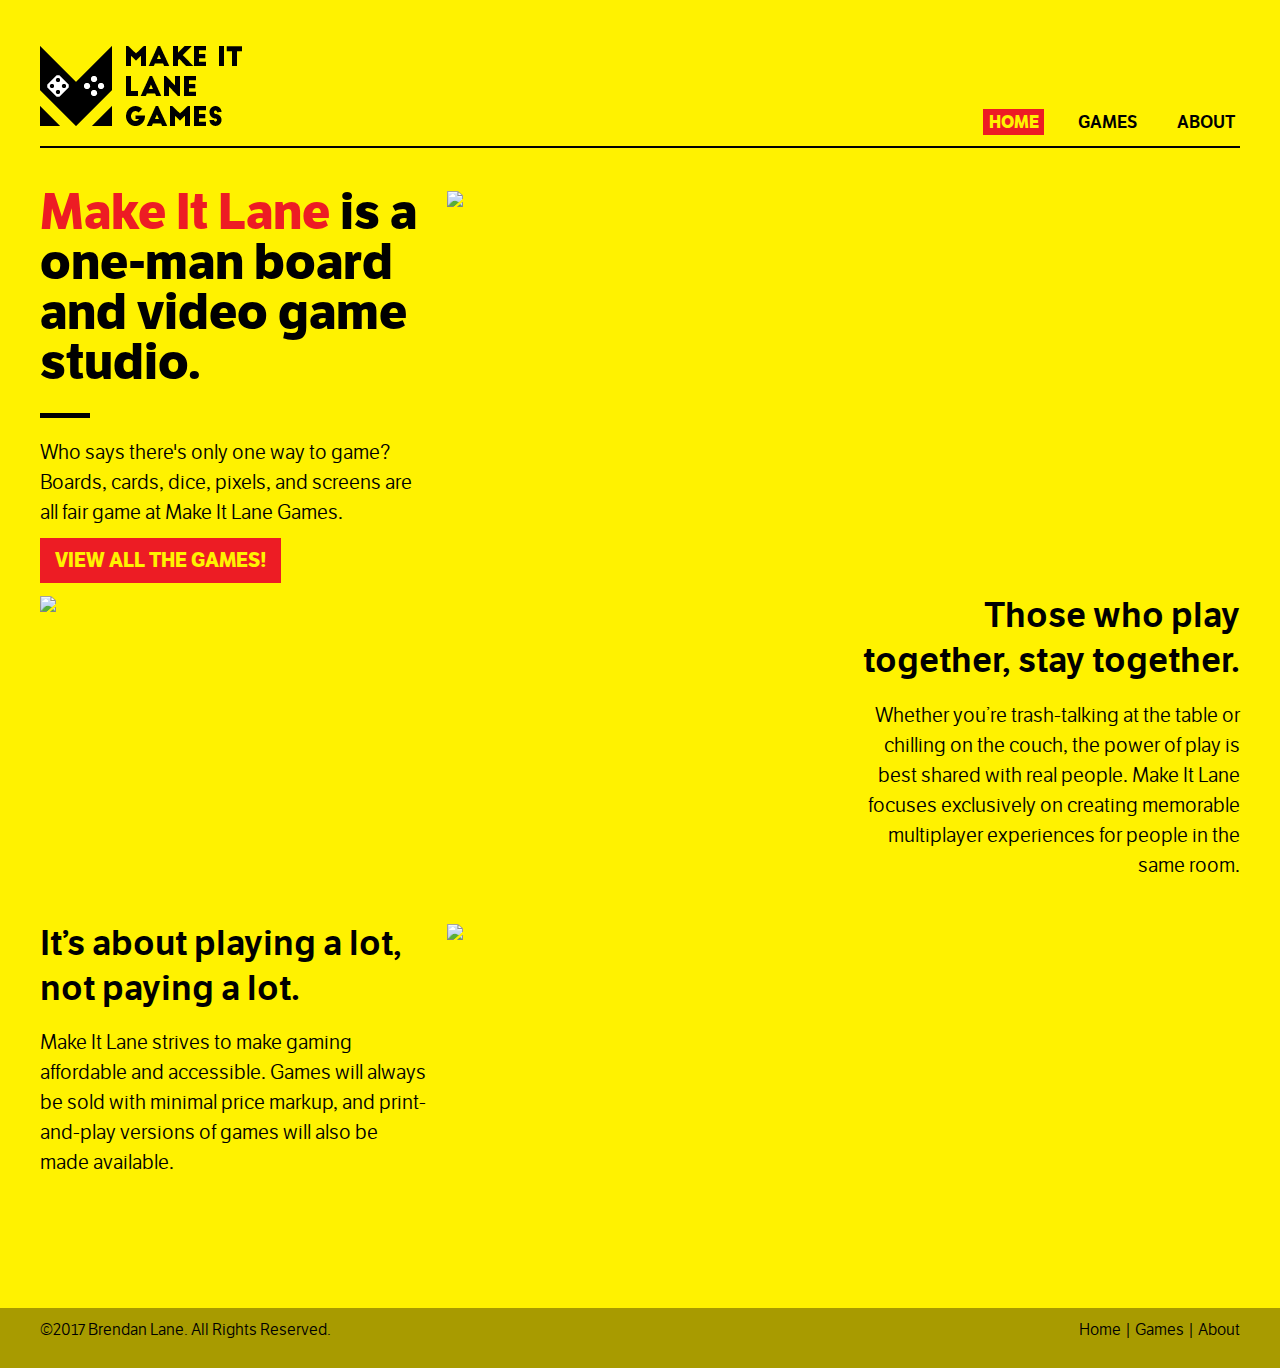
==== public_html/index.html @ 7611e622 "Began working on pure HTML version of site Added all fonts Created basic skeleton for grid, full des" ====
<!DOCTYPE html>
<html>

  <head>
    <meta charset="utf-8">
    <meta name="viewport" content="width=device-width, initial-scale=1">
    <title>Home | Make It Lane Games</title>

    <link href="css/main.css" rel="stylesheet">
    <link rel="shortcut icon" type="image/png" href="img/favicon.png"> <!-- Favicon -->
  </head>





  <body>

    <div class="wrapper">  

      <!-- Header -->

      <!-- Main Navigation -->
      <header class="header-index">
        <nav>
          <a href="index.html" class="link-brendan"><img src="img/logo-nav.png" alt="Brendan Lane's logo."></a>
          <ul>
            <li><a href="index.html" class="nav-link-current">Home</a></li>
            <li><a href="games.html">Games</a></li>
            <li><a href="about.html">About</a></li>
          </ul>
        </nav>
      </header>


      <!-- Main layout -->
      <div class="container">
        <div class="col-1of3 col-1of2-sm">
          <h1><span id="highlight">Make It Lane</span> is a one-man board and video game studio.</h1>
          <p>Who says there's only one way to game? Boards, cards, dice, pixels, and screens are all fair game at Make It Lane Games.</p>
          <a class="button" href="#">View All The Games!</a>
        </div>
        <div class="col-2of3 col-1of2-sm">
           <img src="http://via.placeholder.com/1000x350">
        </div>
      </div>
      <div class="container">
        <div class="col-1of3 col-1of2-sm mobile-switch">
          <h2>Those who play together, stay together.</h2>
          <p>Whether you’re trash-talking at the table or chilling on the couch, the power of play is best shared with real people. Make It Lane focuses exclusively on creating memorable multiplayer experiences for people in the same room.</p>
        </div>
        <div class="col-2of3 col-1of2-sm">
           <img src="http://via.placeholder.com/1000x350">
        </div>
      </div>
      <div class="container">
        <div class="col-1of3 col-1of2-sm">
          <h2>It’s about playing a lot, not paying a lot.</h2>
          <p>Make It Lane strives to make gaming affordable and accessible. Games will always be sold with minimal price markup, and print-and-play versions of games will also be made available.</p>
        </div>
        <div class="col-2of3 col-1of2-sm">
           <img src="http://via.placeholder.com/1000x350">
        </div>
      </div>
    </div>



    <!-- Footer -->
    <footer>
      <div class="wrapper">
        <div class="container">
          <div class="col-2of3 col-1of2-sm">
            <p>©2017 Brendan Lane. All Rights Reserved.</p>
          </div>
          <div class="col-1of3 col-1of2-sm">
            <p class="contact-list-footer"><a href="index.html">Home</a> | <a href="games.html">Games</a> | <a href="about.html">About</a></p>
           </div>
        </div>
      </div>
    </footer>

    

  </body>
</html>
---- public_html/css/main.css ----
/*! normalize.css v3.0.2 | MIT License | git.io/normalize */html{font-family:sans-serif;-ms-text-size-adjust:100%;-webkit-text-size-adjust:100%}body{margin:0}article,aside,details,figcaption,figure,footer,header,hgroup,main,menu,nav,section,summary{display:block}audio,canvas,progress,video{display:inline-block;vertical-align:baseline}audio:not([controls]){display:none;height:0}[hidden],template{display:none}a{background-color:transparent}a:active,a:hover{outline:0}abbr[title]{border-bottom:1px dotted}b,strong{font-weight:bold}dfn{font-style:italic}h1{font-size:2em;margin:0.67em 0}mark{background:#ff0;color:#000}small{font-size:80%}sub,sup{font-size:75%;line-height:0;position:relative;vertical-align:baseline}sup{top:-0.5em}sub{bottom:-0.25em}img{border:0}svg:not(:root){overflow:hidden}figure{margin:1em 40px}hr{-moz-box-sizing:content-box;-webkit-box-sizing:content-box;box-sizing:content-box;height:0}pre{overflow:auto}code,kbd,pre,samp{font-family:monospace, monospace;font-size:1em}button,input,optgroup,select,textarea{color:inherit;font:inherit;margin:0}button{overflow:visible}button,select{text-transform:none}button,html input[type=button],input[type=reset],input[type=submit]{-webkit-appearance:button;cursor:pointer}button[disabled],html input[disabled]{cursor:default}button::-moz-focus-inner,input::-moz-focus-inner{border:0;padding:0}input{line-height:normal}input[type=checkbox],input[type=radio]{-webkit-box-sizing:border-box;box-sizing:border-box;padding:0}input[type=number]::-webkit-inner-spin-button,input[type=number]::-webkit-outer-spin-button{height:auto}input[type=search]{-webkit-appearance:textfield;-moz-box-sizing:content-box;-webkit-box-sizing:content-box;box-sizing:content-box}input[type=search]::-webkit-search-cancel-button,input[type=search]::-webkit-search-decoration{-webkit-appearance:none}fieldset{border:1px solid #c0c0c0;margin:0 2px;padding:0.35em 0.625em 0.75em}legend{border:0;padding:0}textarea{overflow:auto}optgroup{font-weight:bold}table{border-collapse:collapse;border-spacing:0}td,th{padding:0}@font-face{font-family:'LFT Etica';src:url("fonts/lft_etica_book.eot");src:url("fonts/lft_etica_book.eot?#iefix") format("embedded-opentype"), url("fonts/lft_etica_book.woff2") format("woff2"), url("fonts/lft_etica_book.woff") format("woff"), url("fonts/lft_etica_book.ttf") format("truetype"), url("fonts/lft_etica_book.svg#svgFontName") format("svg")}@font-face{font-family:'LFT Etica Bold';src:url("fonts/lft_etica_bold.eot");src:url("fonts/lft_etica_bold.eot?#iefix") format("embedded-opentype"), url("fonts/lft_etica_bold.woff2") format("woff2"), url("fonts/lft_etica_bold.woff") format("woff"), url("fonts/lft_etica_bold.ttf") format("truetype"), url("fonts/lft_etica_bold.svg#svgFontName") format("svg")}@font-face{font-family:'LFT Etica Bold Italic';src:url("fonts/lft_etica_bolditalic.eot");src:url("fonts/lft_etica_bolditalic?#iefix") format("embedded-opentype"), url("fonts/lft_etica_bolditalic.woff2") format("woff2"), url("fonts/lft_etica_bolditalic.woff") format("woff"), url("fonts/lft_etica_bolditalic.ttf") format("truetype"), url("fonts/lft_etica_bolditalic.svg#svgFontName") format("svg")}@font-face{font-family:'LFT Etica Semibold';src:url("fonts/lft_etica_semibold.eot");src:url("fonts/lft_etica_semibold.eot?#iefix") format("embedded-opentype"), url("fonts/lft_etica_semibold.woff2") format("woff2"), url("fonts/lft_etica_semibold.woff") format("woff"), url("fonts/lft_etica_semibold.ttf") format("truetype"), url("fonts/lft_etica_semibold.svg#svgFontName") format("svg")}@font-face{font-family:'LFT Etica Light';src:url("fonts/lft_etica_light.eot");src:url("fonts/lft_etica_light.eot?#iefix") format("embedded-opentype"), url("fonts/lft_etica_light.woff2") format("woff2"), url("fonts/lft_etica_light.woff") format("woff"), url("fonts/lft_etica_light.ttf") format("truetype"), url("fonts/lft_etica_light.svg#svgFontName") format("svg")}@font-face{font-family:'LFT Etica Light Italic';src:url("fonts/lft_etica_lightitalic.eot");src:url("fonts/lft_etica_lightitalic.eot?#iefix") format("embedded-opentype"), url("fonts/lft_etica_lightitalic.woff2") format("woff2"), url("fonts/lft_etica_lightitalic.woff") format("woff"), url("fonts/lft_etica_lightitalic.ttf") format("truetype"), url("fonts/lft_etica_lightitalic.svg#svgFontName") format("svg")}*,:after,:before{-webkit-box-sizing:border-box;box-sizing:border-box}body{font-family:'LFT Etica', Arial, sans-serif;font-size:1.25em;color:#000000;background-color:#FFF200;padding-bottom:0;margin-top:1.3em}.wrapper{max-width:76em;margin:0 auto;padding:0 2em}img{max-width:100%;height:auto}::-moz-selection{color:white;background:#ED1C24}::selection{color:white;background:#ED1C24}figure{margin:0}nav{padding:1em 0;border-bottom:0.1em solid #000000;position:relative}nav:after{content:"";display:table;clear:both}nav ul{margin:0;text-align:right;padding:0;position:absolute;bottom:0;right:0}nav li{list-style-type:none;text-transform:uppercase;font-size:0.85em;font-family:'LFT Etica Semibold', Arial, sans-serif;margin:0 0 0.5em 0}nav li a{color:#000000;padding:0.15em 0.3em;border-bottom:none}nav li a.nav-link-current,nav li a:focus,nav li a:hover{color:#FFF200;background-color:#ED1C24;border-bottom:none}nav li a.nav-link-current{font-family:'LFT Etica bold', Arial, sans-serif}nav img{float:left;margin:0;opacity:1;-webkit-transition:opacity 0.3s ease-out;-o-transition:opacity 0.3s ease-out;transition:opacity 0.3s ease-out}nav img:focus,nav img:hover{opacity:0.5;-webkit-transition:opacity 0.3s ease-out;-o-transition:opacity 0.3s ease-out;transition:opacity 0.3s ease-out}h1{font-size:1.75em;margin:0;font-family:'LFT Etica Bold', Arial, sans-serif;color:#000000}h1:after{color:#000000;content:"\A \2014";white-space:pre-wrap}h1 #highlight{color:#ED1C24}h2{font-family:'LFT Etica Semibold', Arial, sans-serif;font-size:0.9em;margin-top:0;margin-bottom:0.5em;color:#000000}h3{font-family:'LFT Etica Semibold', Arial, sans-serif;font-size:0.9em;margin-bottom:0;color:#000000}h4{text-transform:uppercase;font-size:0.8em;font-family:'LFT Etica Semibold', Arial, sans-serif;margin-bottom:0;color:#000000}ol,p,ul{margin:0 0 1em 0;font-size:0.5em;line-height:1.5em}p.strong{font-family:'LFT Etica Bold', Arial, sans-serif}.button{margin:0 auto;width:7.5;padding:0.5em 0.75em;color:#FFF200;background-color:#ED1C24;text-decoration:none;text-transform:uppercase;font-family:'LFT Etica Bold', Arial, sans-serif;border-bottom:none;-webkit-transition:all 0.1s ease-out;-o-transition:all 0.1s ease-out;transition:all 0.1s ease-out}.button:focus,.button:hover{background-color:#A89B00;color:#FFF200;border-bottom:none}a{color:#ED1C24;border-bottom:0.15em solid rgba(153, 43, 31, 0);text-decoration:none;-webkit-transition:all 0.3s ease-out;-o-transition:all 0.3s ease-out;transition:all 0.3s ease-out}a:focus,a:hover{color:#ED1C24;border-bottom:0.15em solid #992b1f;-webkit-transition:all 0.3s ease-out;-o-transition:all 0.3s ease-out;transition:all 0.3s ease-out}footer{background-color:#A89B00;font-family:'LFT Etica', Arial, sans-serif}.container:after{content:"";display:table;clear:both}[class*=col-]{margin:0.5em 0;width:100%}@media (min-width:35em){h1{font-size:1.5em}h2{font-size:1.75em}h3{font-size:1.1em;margin-bottom:0.3em}h4{font-size:0.9em}ol,p,ul{font-size:1em}.project-image p{font-size:0.8em}nav ul li{display:inline-block;margin-left:1.5em}.section-project-details section:not(:last-of-type),.section-style-guide section{padding-bottom:3.5em}header{padding-bottom:1.5em}footer{margin-top:3.5em}.img-profile{padding:0 4.5em}footer p{font-size:0.8em}}@media (min-width:40em){blockquote{font-size:1.5em;padding:0.25em 3em}blockquote:before{font-size:4em}cite{font-size:0.65em}.container{margin-left:-0.5em;margin-right:-0.5em}[class*=col-]{padding:0 0.5em;float:left}.col-1of2-sm{width:50%}.mobile-switch{float:right;text-align:right}.project-preview .project-info{left:0.5em;right:0.5em}.contact-list-footer{text-align:right}.contact-list-footer a{color:#000000;border-bottom:0.15em solid transparent}.contact-list-footer a:focus,.contact-list-footer a:hover{border-bottom:0.15em solid black}}@media (min-width:56.25em){h1{font-size:2.5em;line-height:1em}.col-1of3{width:33.33%}.col-2of3{width:66.66%}.col-1of4{width:25%}.col-3of4{width:75%}.col-1of2{width:50%}.section-project-details section:not(:last-of-type),.section-style-guide section{padding-bottom:5em}footer,section.section-contact{margin-top:5em}.img-profile{padding:0}h3{margin-top:0}}@media (min-width:60em){.colour-block{width:20%;float:left}}
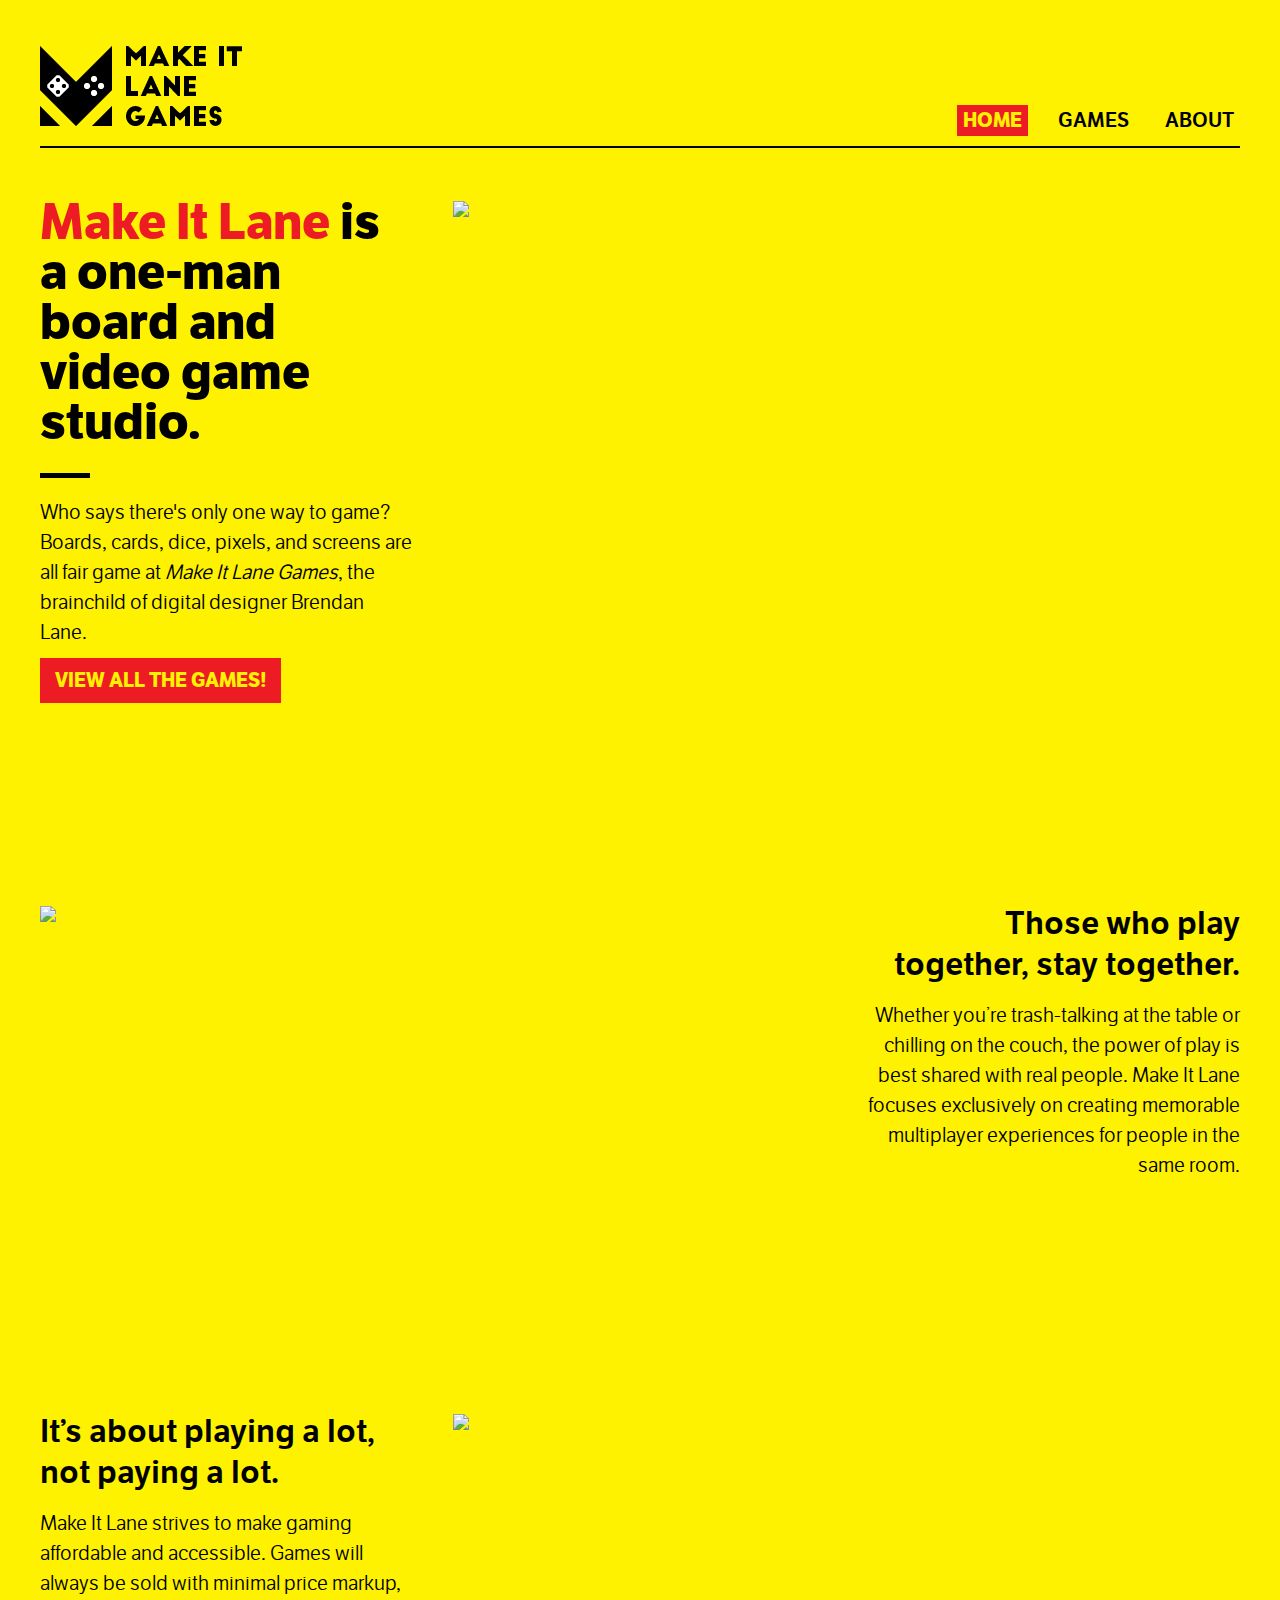
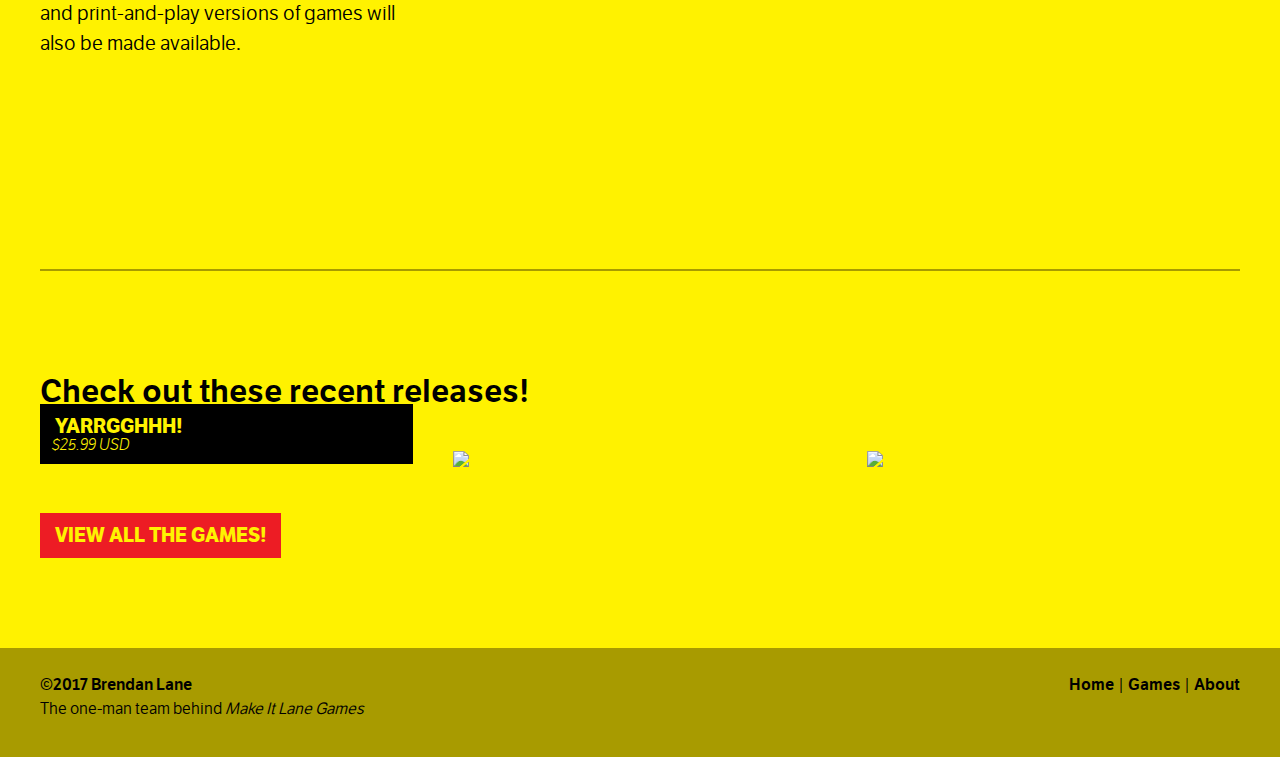
==== commit 12514924: "Created basic skeletons for home and about page, including content" ====
--- a/public_html/index.html
+++ b/public_html/index.html
@@ -21,47 +21,76 @@
       <!-- Header -->
 
       <!-- Main Navigation -->
-      <header class="header-index">
+      <header>
         <nav>
-          <a href="index.html" class="link-brendan"><img src="img/logo-nav.png" alt="Brendan Lane's logo."></a>
-          <ul>
-            <li><a href="index.html" class="nav-link-current">Home</a></li>
-            <li><a href="games.html">Games</a></li>
-            <li><a href="about.html">About</a></li>
-          </ul>
+          <div class="container">
+            <div class="col-1of3 col-1of2-sm">
+              <a href="index.html" class="link-brendan"><img src="img/logo-nav.png" alt="Brendan Lane's logo."></a>
+            </div>
+            <div class="col-2of3 col-1of2-sm">
+              <ul>
+                <li><a href="index.html" class="nav-link-current">Home</a></li>
+                <li><a href="games.html">Games</a></li>
+                <li><a href="about.html">About</a></li>
+              </ul>
+            </div>
+          </div>
         </nav>
       </header>
 
 
       <!-- Main layout -->
-      <div class="container">
+      <div class="container separator">
         <div class="col-1of3 col-1of2-sm">
           <h1><span id="highlight">Make It Lane</span> is a one-man board and video game studio.</h1>
-          <p>Who says there's only one way to game? Boards, cards, dice, pixels, and screens are all fair game at Make It Lane Games.</p>
+          <p>Who says there's only one way to game? Boards, cards, dice, pixels, and screens are all fair game at <em>Make It Lane Games</em>, the brainchild of digital designer Brendan Lane.</p>
           <a class="button" href="#">View All The Games!</a>
         </div>
         <div class="col-2of3 col-1of2-sm">
-           <img src="http://via.placeholder.com/1000x350">
+          <img src="http://via.placeholder.com/1000x350">
         </div>
       </div>
-      <div class="container">
+      <div class="container separator">
         <div class="col-1of3 col-1of2-sm mobile-switch">
           <h2>Those who play together, stay together.</h2>
           <p>Whether you’re trash-talking at the table or chilling on the couch, the power of play is best shared with real people. Make It Lane focuses exclusively on creating memorable multiplayer experiences for people in the same room.</p>
         </div>
         <div class="col-2of3 col-1of2-sm">
-           <img src="http://via.placeholder.com/1000x350">
+          <img src="http://via.placeholder.com/1000x350">
         </div>
       </div>
-      <div class="container">
+      <div class="container separator">
         <div class="col-1of3 col-1of2-sm">
           <h2>It’s about playing a lot, not paying a lot.</h2>
           <p>Make It Lane strives to make gaming affordable and accessible. Games will always be sold with minimal price markup, and print-and-play versions of games will also be made available.</p>
         </div>
         <div class="col-2of3 col-1of2-sm">
-           <img src="http://via.placeholder.com/1000x350">
+          <img src="http://via.placeholder.com/1000x350">
         </div>
       </div>
+
+      
+      <section class="recent-games">
+        <h2>Check out these recent releases!</h2>
+        <div class="container">
+          <a href="yarrgghhh.html">
+            <figure class="game-preview col-1of3 col-1of2-sm">
+              <img src="http://via.placeholder.com/600x480">
+              <figcaption class="game-info">
+                <p class="game-name">YARRGGHHH!</p>
+                <p class="game-price">$25.99 USD</p>
+              </figcaption>
+            </figure>
+          </a>
+          <div class="col-1of3 col-1of2-sm">
+            <img src="http://via.placeholder.com/600x480">
+          </div>
+          <div class="col-1of3 col-1of2-sm">
+            <img src="http://via.placeholder.com/600x480">
+          </div>
+        </div>
+        <a class="button" href="#">View All The Games!</a>
+      </section>
     </div>
 
 
@@ -71,7 +100,8 @@
       <div class="wrapper">
         <div class="container">
           <div class="col-2of3 col-1of2-sm">
-            <p>©2017 Brendan Lane. All Rights Reserved.</p>
+            <p><strong>©2017 Brendan Lane</strong><br/>
+              The one-man team behind <em>Make It Lane Games</em></p>
           </div>
           <div class="col-1of3 col-1of2-sm">
             <p class="contact-list-footer"><a href="index.html">Home</a> | <a href="games.html">Games</a> | <a href="about.html">About</a></p>
--- a/public_html/css/main.css
+++ b/public_html/css/main.css
@@ -1 +1 @@
-/*! normalize.css v3.0.2 | MIT License | git.io/normalize */html{font-family:sans-serif;-ms-text-size-adjust:100%;-webkit-text-size-adjust:100%}body{margin:0}article,aside,details,figcaption,figure,footer,header,hgroup,main,menu,nav,section,summary{display:block}audio,canvas,progress,video{display:inline-block;vertical-align:baseline}audio:not([controls]){display:none;height:0}[hidden],template{display:none}a{background-color:transparent}a:active,a:hover{outline:0}abbr[title]{border-bottom:1px dotted}b,strong{font-weight:bold}dfn{font-style:italic}h1{font-size:2em;margin:0.67em 0}mark{background:#ff0;color:#000}small{font-size:80%}sub,sup{font-size:75%;line-height:0;position:relative;vertical-align:baseline}sup{top:-0.5em}sub{bottom:-0.25em}img{border:0}svg:not(:root){overflow:hidden}figure{margin:1em 40px}hr{-moz-box-sizing:content-box;-webkit-box-sizing:content-box;box-sizing:content-box;height:0}pre{overflow:auto}code,kbd,pre,samp{font-family:monospace, monospace;font-size:1em}button,input,optgroup,select,textarea{color:inherit;font:inherit;margin:0}button{overflow:visible}button,select{text-transform:none}button,html input[type=button],input[type=reset],input[type=submit]{-webkit-appearance:button;cursor:pointer}button[disabled],html input[disabled]{cursor:default}button::-moz-focus-inner,input::-moz-focus-inner{border:0;padding:0}input{line-height:normal}input[type=checkbox],input[type=radio]{-webkit-box-sizing:border-box;box-sizing:border-box;padding:0}input[type=number]::-webkit-inner-spin-button,input[type=number]::-webkit-outer-spin-button{height:auto}input[type=search]{-webkit-appearance:textfield;-moz-box-sizing:content-box;-webkit-box-sizing:content-box;box-sizing:content-box}input[type=search]::-webkit-search-cancel-button,input[type=search]::-webkit-search-decoration{-webkit-appearance:none}fieldset{border:1px solid #c0c0c0;margin:0 2px;padding:0.35em 0.625em 0.75em}legend{border:0;padding:0}textarea{overflow:auto}optgroup{font-weight:bold}table{border-collapse:collapse;border-spacing:0}td,th{padding:0}@font-face{font-family:'LFT Etica';src:url("fonts/lft_etica_book.eot");src:url("fonts/lft_etica_book.eot?#iefix") format("embedded-opentype"), url("fonts/lft_etica_book.woff2") format("woff2"), url("fonts/lft_etica_book.woff") format("woff"), url("fonts/lft_etica_book.ttf") format("truetype"), url("fonts/lft_etica_book.svg#svgFontName") format("svg")}@font-face{font-family:'LFT Etica Bold';src:url("fonts/lft_etica_bold.eot");src:url("fonts/lft_etica_bold.eot?#iefix") format("embedded-opentype"), url("fonts/lft_etica_bold.woff2") format("woff2"), url("fonts/lft_etica_bold.woff") format("woff"), url("fonts/lft_etica_bold.ttf") format("truetype"), url("fonts/lft_etica_bold.svg#svgFontName") format("svg")}@font-face{font-family:'LFT Etica Bold Italic';src:url("fonts/lft_etica_bolditalic.eot");src:url("fonts/lft_etica_bolditalic?#iefix") format("embedded-opentype"), url("fonts/lft_etica_bolditalic.woff2") format("woff2"), url("fonts/lft_etica_bolditalic.woff") format("woff"), url("fonts/lft_etica_bolditalic.ttf") format("truetype"), url("fonts/lft_etica_bolditalic.svg#svgFontName") format("svg")}@font-face{font-family:'LFT Etica Semibold';src:url("fonts/lft_etica_semibold.eot");src:url("fonts/lft_etica_semibold.eot?#iefix") format("embedded-opentype"), url("fonts/lft_etica_semibold.woff2") format("woff2"), url("fonts/lft_etica_semibold.woff") format("woff"), url("fonts/lft_etica_semibold.ttf") format("truetype"), url("fonts/lft_etica_semibold.svg#svgFontName") format("svg")}@font-face{font-family:'LFT Etica Light';src:url("fonts/lft_etica_light.eot");src:url("fonts/lft_etica_light.eot?#iefix") format("embedded-opentype"), url("fonts/lft_etica_light.woff2") format("woff2"), url("fonts/lft_etica_light.woff") format("woff"), url("fonts/lft_etica_light.ttf") format("truetype"), url("fonts/lft_etica_light.svg#svgFontName") format("svg")}@font-face{font-family:'LFT Etica Light Italic';src:url("fonts/lft_etica_lightitalic.eot");src:url("fonts/lft_etica_lightitalic.eot?#iefix") format("embedded-opentype"), url("fonts/lft_etica_lightitalic.woff2") format("woff2"), url("fonts/lft_etica_lightitalic.woff") format("woff"), url("fonts/lft_etica_lightitalic.ttf") format("truetype"), url("fonts/lft_etica_lightitalic.svg#svgFontName") format("svg")}*,:after,:before{-webkit-box-sizing:border-box;box-sizing:border-box}body{font-family:'LFT Etica', Arial, sans-serif;font-size:1.25em;color:#000000;background-color:#FFF200;padding-bottom:0;margin-top:1.3em}.wrapper{max-width:76em;margin:0 auto;padding:0 2em}img{max-width:100%;height:auto}::-moz-selection{color:white;background:#ED1C24}::selection{color:white;background:#ED1C24}figure{margin:0}nav{padding:1em 0;border-bottom:0.1em solid #000000;position:relative}nav:after{content:"";display:table;clear:both}nav ul{margin:0;text-align:right;padding:0;position:absolute;bottom:0;right:0}nav li{list-style-type:none;text-transform:uppercase;font-size:0.85em;font-family:'LFT Etica Semibold', Arial, sans-serif;margin:0 0 0.5em 0}nav li a{color:#000000;padding:0.15em 0.3em;border-bottom:none}nav li a.nav-link-current,nav li a:focus,nav li a:hover{color:#FFF200;background-color:#ED1C24;border-bottom:none}nav li a.nav-link-current{font-family:'LFT Etica bold', Arial, sans-serif}nav img{float:left;margin:0;opacity:1;-webkit-transition:opacity 0.3s ease-out;-o-transition:opacity 0.3s ease-out;transition:opacity 0.3s ease-out}nav img:focus,nav img:hover{opacity:0.5;-webkit-transition:opacity 0.3s ease-out;-o-transition:opacity 0.3s ease-out;transition:opacity 0.3s ease-out}h1{font-size:1.75em;margin:0;font-family:'LFT Etica Bold', Arial, sans-serif;color:#000000}h1:after{color:#000000;content:"\A \2014";white-space:pre-wrap}h1 #highlight{color:#ED1C24}h2{font-family:'LFT Etica Semibold', Arial, sans-serif;font-size:0.9em;margin-top:0;margin-bottom:0.5em;color:#000000}h3{font-family:'LFT Etica Semibold', Arial, sans-serif;font-size:0.9em;margin-bottom:0;color:#000000}h4{text-transform:uppercase;font-size:0.8em;font-family:'LFT Etica Semibold', Arial, sans-serif;margin-bottom:0;color:#000000}ol,p,ul{margin:0 0 1em 0;font-size:0.5em;line-height:1.5em}p.strong{font-family:'LFT Etica Bold', Arial, sans-serif}.button{margin:0 auto;width:7.5;padding:0.5em 0.75em;color:#FFF200;background-color:#ED1C24;text-decoration:none;text-transform:uppercase;font-family:'LFT Etica Bold', Arial, sans-serif;border-bottom:none;-webkit-transition:all 0.1s ease-out;-o-transition:all 0.1s ease-out;transition:all 0.1s ease-out}.button:focus,.button:hover{background-color:#A89B00;color:#FFF200;border-bottom:none}a{color:#ED1C24;border-bottom:0.15em solid rgba(153, 43, 31, 0);text-decoration:none;-webkit-transition:all 0.3s ease-out;-o-transition:all 0.3s ease-out;transition:all 0.3s ease-out}a:focus,a:hover{color:#ED1C24;border-bottom:0.15em solid #992b1f;-webkit-transition:all 0.3s ease-out;-o-transition:all 0.3s ease-out;transition:all 0.3s ease-out}footer{background-color:#A89B00;font-family:'LFT Etica', Arial, sans-serif}.container:after{content:"";display:table;clear:both}[class*=col-]{margin:0.5em 0;width:100%}@media (min-width:35em){h1{font-size:1.5em}h2{font-size:1.75em}h3{font-size:1.1em;margin-bottom:0.3em}h4{font-size:0.9em}ol,p,ul{font-size:1em}.project-image p{font-size:0.8em}nav ul li{display:inline-block;margin-left:1.5em}.section-project-details section:not(:last-of-type),.section-style-guide section{padding-bottom:3.5em}header{padding-bottom:1.5em}footer{margin-top:3.5em}.img-profile{padding:0 4.5em}footer p{font-size:0.8em}}@media (min-width:40em){blockquote{font-size:1.5em;padding:0.25em 3em}blockquote:before{font-size:4em}cite{font-size:0.65em}.container{margin-left:-0.5em;margin-right:-0.5em}[class*=col-]{padding:0 0.5em;float:left}.col-1of2-sm{width:50%}.mobile-switch{float:right;text-align:right}.project-preview .project-info{left:0.5em;right:0.5em}.contact-list-footer{text-align:right}.contact-list-footer a{color:#000000;border-bottom:0.15em solid transparent}.contact-list-footer a:focus,.contact-list-footer a:hover{border-bottom:0.15em solid black}}@media (min-width:56.25em){h1{font-size:2.5em;line-height:1em}.col-1of3{width:33.33%}.col-2of3{width:66.66%}.col-1of4{width:25%}.col-3of4{width:75%}.col-1of2{width:50%}.section-project-details section:not(:last-of-type),.section-style-guide section{padding-bottom:5em}footer,section.section-contact{margin-top:5em}.img-profile{padding:0}h3{margin-top:0}}@media (min-width:60em){.colour-block{width:20%;float:left}}+/*! normalize.css v3.0.2 | MIT License | git.io/normalize */html{font-family:sans-serif;-ms-text-size-adjust:100%;-webkit-text-size-adjust:100%}body{margin:0}article,aside,details,figcaption,figure,footer,header,hgroup,main,menu,nav,section,summary{display:block}audio,canvas,progress,video{display:inline-block;vertical-align:baseline}audio:not([controls]){display:none;height:0}[hidden],template{display:none}a{background-color:transparent}a:active,a:hover{outline:0}abbr[title]{border-bottom:1px dotted}b,strong{font-weight:bold}dfn{font-style:italic}h1{font-size:2em;margin:0.67em 0}mark{background:#ff0;color:#000}small{font-size:80%}sub,sup{font-size:75%;line-height:0;position:relative;vertical-align:baseline}sup{top:-0.5em}sub{bottom:-0.25em}img{border:0}svg:not(:root){overflow:hidden}figure{margin:1em 40px}hr{-moz-box-sizing:content-box;-webkit-box-sizing:content-box;box-sizing:content-box;height:0}pre{overflow:auto}code,kbd,pre,samp{font-family:monospace, monospace;font-size:1em}button,input,optgroup,select,textarea{color:inherit;font:inherit;margin:0}button{overflow:visible}button,select{text-transform:none}button,html input[type=button],input[type=reset],input[type=submit]{-webkit-appearance:button;cursor:pointer}button[disabled],html input[disabled]{cursor:default}button::-moz-focus-inner,input::-moz-focus-inner{border:0;padding:0}input{line-height:normal}input[type=checkbox],input[type=radio]{-webkit-box-sizing:border-box;box-sizing:border-box;padding:0}input[type=number]::-webkit-inner-spin-button,input[type=number]::-webkit-outer-spin-button{height:auto}input[type=search]{-webkit-appearance:textfield;-moz-box-sizing:content-box;-webkit-box-sizing:content-box;box-sizing:content-box}input[type=search]::-webkit-search-cancel-button,input[type=search]::-webkit-search-decoration{-webkit-appearance:none}fieldset{border:1px solid #c0c0c0;margin:0 2px;padding:0.35em 0.625em 0.75em}legend{border:0;padding:0}textarea{overflow:auto}optgroup{font-weight:bold}table{border-collapse:collapse;border-spacing:0}td,th{padding:0}@font-face{font-family:'LFT Etica';src:url("fonts/lft_etica_book.eot");src:url("fonts/lft_etica_book.eot?#iefix") format("embedded-opentype"), url("fonts/lft_etica_book.woff2") format("woff2"), url("fonts/lft_etica_book.woff") format("woff"), url("fonts/lft_etica_book.ttf") format("truetype"), url("fonts/lft_etica_book.svg#svgFontName") format("svg")}@font-face{font-family:'LFT Etica Bold';src:url("fonts/lft_etica_bold.eot");src:url("fonts/lft_etica_bold.eot?#iefix") format("embedded-opentype"), url("fonts/lft_etica_bold.woff2") format("woff2"), url("fonts/lft_etica_bold.woff") format("woff"), url("fonts/lft_etica_bold.ttf") format("truetype"), url("fonts/lft_etica_bold.svg#svgFontName") format("svg")}@font-face{font-family:'LFT Etica Bold Italic';src:url("fonts/lft_etica_bolditalic.eot");src:url("fonts/lft_etica_bolditalic?#iefix") format("embedded-opentype"), url("fonts/lft_etica_bolditalic.woff2") format("woff2"), url("fonts/lft_etica_bolditalic.woff") format("woff"), url("fonts/lft_etica_bolditalic.ttf") format("truetype"), url("fonts/lft_etica_bolditalic.svg#svgFontName") format("svg")}@font-face{font-family:'LFT Etica Semibold';src:url("fonts/lft_etica_semibold.eot");src:url("fonts/lft_etica_semibold.eot?#iefix") format("embedded-opentype"), url("fonts/lft_etica_semibold.woff2") format("woff2"), url("fonts/lft_etica_semibold.woff") format("woff"), url("fonts/lft_etica_semibold.ttf") format("truetype"), url("fonts/lft_etica_semibold.svg#svgFontName") format("svg")}@font-face{font-family:'LFT Etica Light';src:url("fonts/lft_etica_light.eot");src:url("fonts/lft_etica_light.eot?#iefix") format("embedded-opentype"), url("fonts/lft_etica_light.woff2") format("woff2"), url("fonts/lft_etica_light.woff") format("woff"), url("fonts/lft_etica_light.ttf") format("truetype"), url("fonts/lft_etica_light.svg#svgFontName") format("svg")}@font-face{font-family:'LFT Etica Light Italic';src:url("fonts/lft_etica_lightitalic.eot");src:url("fonts/lft_etica_lightitalic.eot?#iefix") format("embedded-opentype"), url("fonts/lft_etica_lightitalic.woff2") format("woff2"), url("fonts/lft_etica_lightitalic.woff") format("woff"), url("fonts/lft_etica_lightitalic.ttf") format("truetype"), url("fonts/lft_etica_lightitalic.svg#svgFontName") format("svg")}*,:after,:before{-webkit-box-sizing:border-box;box-sizing:border-box}body{font-family:'LFT Etica', Arial, sans-serif;font-size:1.25em;color:#000000;background-color:#FFF200;padding-bottom:0;margin-top:1.3em}.wrapper{max-width:76em;margin:0 auto;padding:0 2em}img{max-width:100%;height:auto}::-moz-selection{color:#FFF200;background:#ED1C24}::selection{color:#FFF200;background:#ED1C24}figure{margin:0}nav{padding:1em 0;border-bottom:0.1em solid #000000}nav ul{margin:0;text-align:center;padding:2.2em 0 0 0}nav a{border-bottom:none}nav a:focus,nav a:hover{border-bottom:none}nav li{list-style-type:none;text-transform:uppercase;font-size:1em;font-family:'LFT Etica Semibold', Arial, sans-serif;margin:0 1em 0.5em 1em;display:inline-block}nav li a{color:#000000;padding:0.15em 0.3em}nav li a.nav-link-current,nav li a:focus,nav li a:hover{color:#FFF200;background-color:#ED1C24}nav li a.nav-link-current{font-family:'LFT Etica bold', Arial, sans-serif}nav img{margin:auto;display:block;opacity:1;-webkit-transition:opacity 0.3s ease-out;-o-transition:opacity 0.3s ease-out;transition:opacity 0.3s ease-out}nav img:focus,nav img:hover{opacity:0.5;-webkit-transition:opacity 0.3s ease-out;-o-transition:opacity 0.3s ease-out;transition:opacity 0.3s ease-out}h1{font-size:1.75em;margin:0;font-family:'LFT Etica Bold', Arial, sans-serif;color:#000000}h1:after{color:#000000;content:"\A \2014";white-space:pre-wrap}h1 #highlight{color:#ED1C24}h2{font-family:'LFT Etica Semibold', Arial, sans-serif;font-size:1.2em;margin-top:0;margin-bottom:0.5em;color:#000000}h3{font-family:'LFT Etica Semibold', Arial, sans-serif;font-size:0.9em;margin-bottom:0;color:#000000}h4{text-transform:uppercase;font-size:0.8em;font-family:'LFT Etica Semibold', Arial, sans-serif;margin-bottom:0;color:#000000}ol,p,ul{margin:0 0 1em 0;font-size:0.8em;line-height:1.5em}p strong{font-family:'LFT Etica Semibold', Arial, sans-serif}.button{margin:0 auto;width:7.5;padding:0.5em 0.75em;color:#FFF200;background-color:#ED1C24;text-decoration:none;text-transform:uppercase;font-family:'LFT Etica Bold', Arial, sans-serif;border-bottom:none;-webkit-transition:all 0.1s ease-out;-o-transition:all 0.1s ease-out;transition:all 0.1s ease-out}.button:focus,.button:hover{background-color:#A89B00;color:#FFF200;border-bottom:none}a{color:#ED1C24;font-family:'LFT Etica Semibold', Arial, sans-serif;border-bottom:0.15em solid rgba(153, 43, 31, 0);text-decoration:none;-webkit-transition:all 0.3s ease-out;-o-transition:all 0.3s ease-out;transition:all 0.3s ease-out}a:focus,a:hover{color:#ED1C24;border-bottom:0.15em solid #992b1f;-webkit-transition:all 0.3s ease-out;-o-transition:all 0.3s ease-out;transition:all 0.3s ease-out}footer{background-color:#A89B00;font-family:'LFT Etica', Arial, sans-serif;padding-top:0.5em;margin-top:5em}footer a{color:#000000;border-bottom:0.15em solid transparent}footer a:focus,footer a:hover{color:#000000;border-bottom:0.15em solid black}.recent-games{border-top:0.1em solid #A89B00;padding-top:5em}.recent-games .container{margin-bottom:1.5em}.game-preview{padding:0.3em 0;text-align:left;opacity:1;position:relative}.game-preview img{display:block;-webkit-transition:all 0.3s ease-out;-o-transition:all 0.3s ease-out;transition:all 0.3s ease-out}.game-preview:focus img,.game-preview:hover img{opacity:0.9;-webkit-transition:all 0.3s ease-out;-o-transition:all 0.3s ease-out;transition:all 0.3s ease-out}.game-preview .game-info{position:absolute;background-color:black;height:3em;left:0;right:0;bottom:0;-webkit-transition:all 0.3s ease-out;-o-transition:all 0.3s ease-out;transition:all 0.3s ease-out}.game-preview:focus .game-info,.game-preview:hover .game-info{background-color:rgba(0, 0, 0, 0.65);-webkit-transition:all 0.3s ease-out;-o-transition:all 0.3s ease-out;transition:all 0.3s ease-out}.game-preview .game-name{font-family:'LFT Etica Bold', Arial, sans-serif;font-size:1em;margin:0.65em 0 0 0.75em;line-height:1;color:#FFF200;-webkit-transition:all 0.3s ease-out;-o-transition:all 0.3s ease-out;transition:all 0.3s ease-out}.game-preview .game-price{font-family:'LFT Etica Light Italic', Arial, sans-serif;font-size:0.8em;margin:0 0 0 0.75em;padding-bottom:2em;line-height:1;color:#FFF200}.game-preview:focus .game-name,.game-preview:hover .game-name{-webkit-transition:all 0.3s ease-out;-o-transition:all 0.3s ease-out;transition:all 0.3s ease-out}.container.separator{padding-bottom:3.5em}.container:after{content:"";display:table;clear:both}[class*=col-]{margin:1em 0;width:100%}nav [class*=col-]{margin:0;width:100%}@media (min-width:35em){h1{font-size:1.5em}h2{font-size:1.25em}h3{font-size:1.1em;margin-bottom:0.3em}h4{font-size:0.9em}ol,p,ul{font-size:1em}nav ul li{margin-right:0}header{padding-bottom:1.5em}footer{padding-top:0.25em}footer p{font-size:0.8em}nav{position:relative}nav img{float:left}nav ul{position:absolute;bottom:0;right:0}}@media (min-width:40em){.container{margin-left:-1em;margin-right:-1em}[class*=col-]{padding:0 1em;float:left}.col-1of2-sm{width:50%}.col-full{width:100%}.mobile-switch{float:right;text-align:right}.separator{margin-bottom:5em}.contact-list-footer{text-align:right}.game-preview .game-info{left:1em;right:1em}}@media (min-width:56.25em){h1{font-size:2.5em;line-height:1em}h2{font-size:1.6em}.col-1of3{width:33.33%}.col-2of3{width:66.66%}.col-1of4{width:25%}.col-3of4{width:75%}.col-1of2{width:50%}}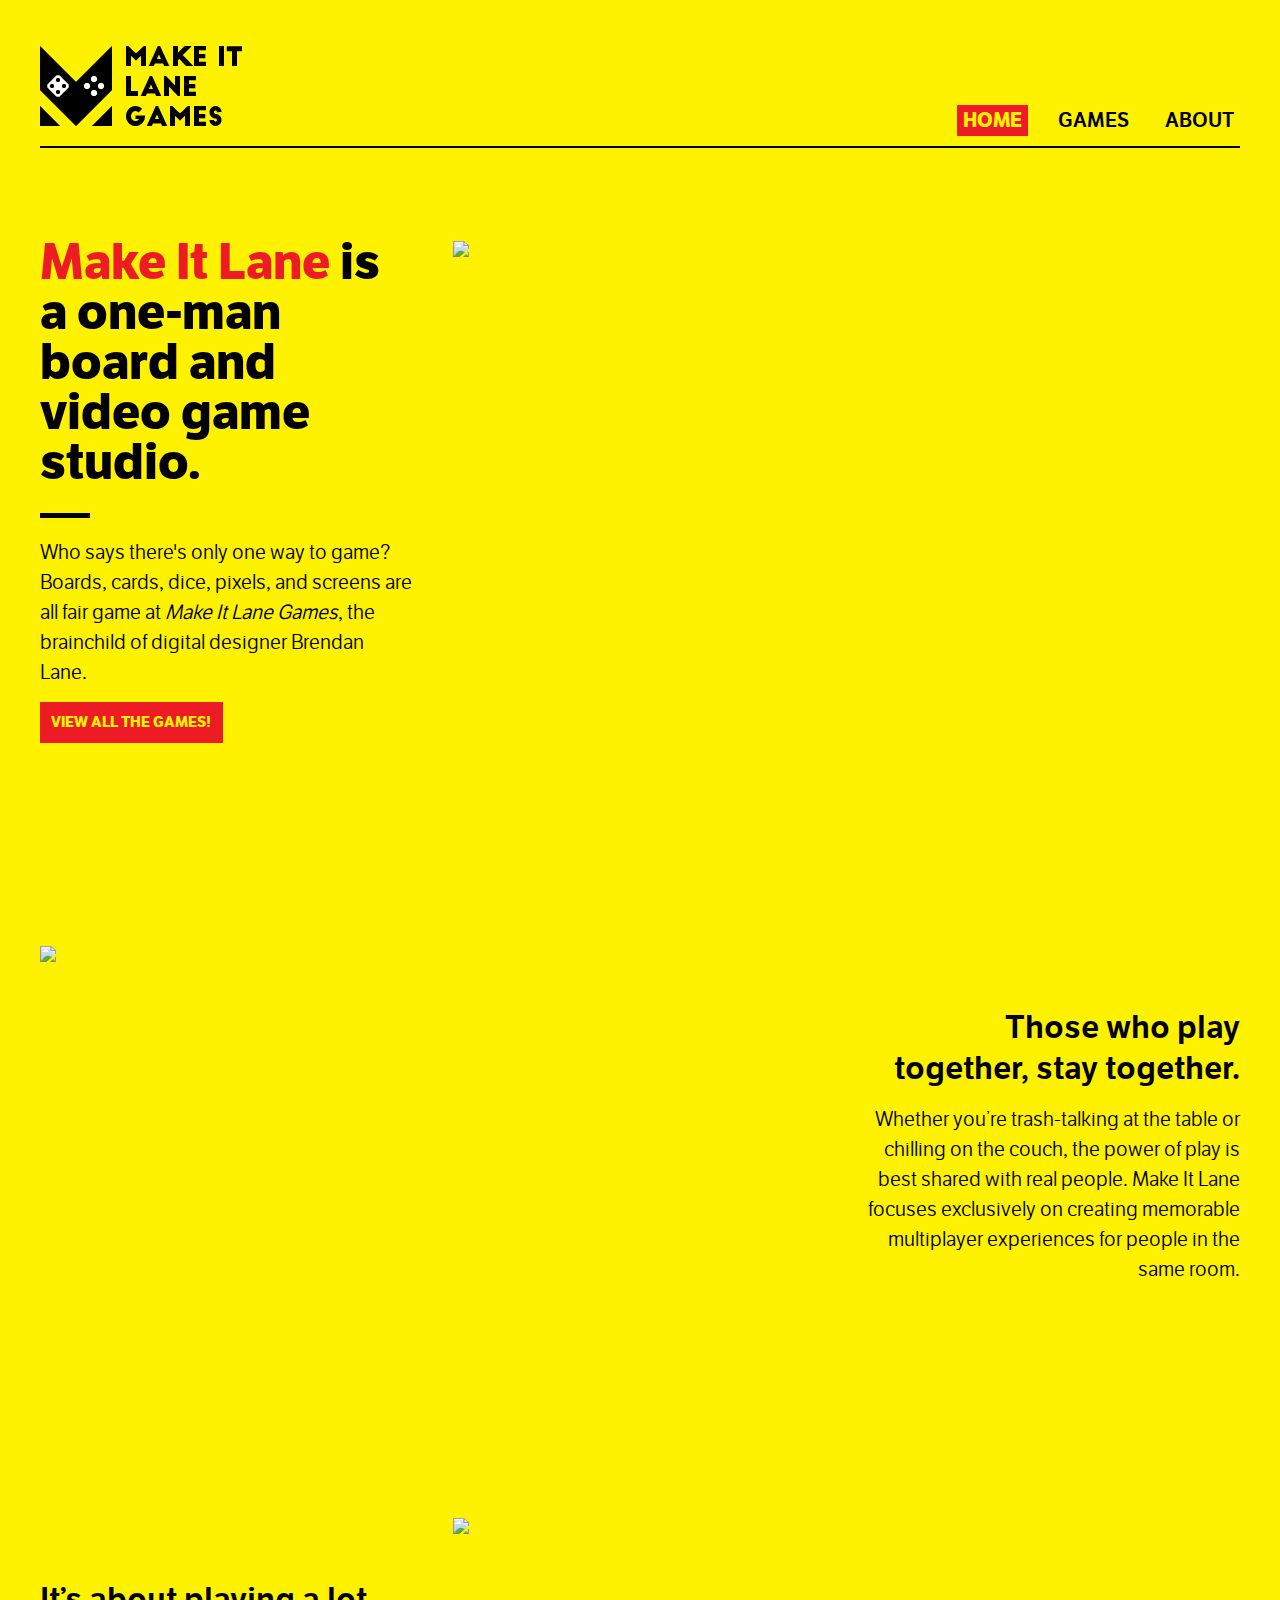
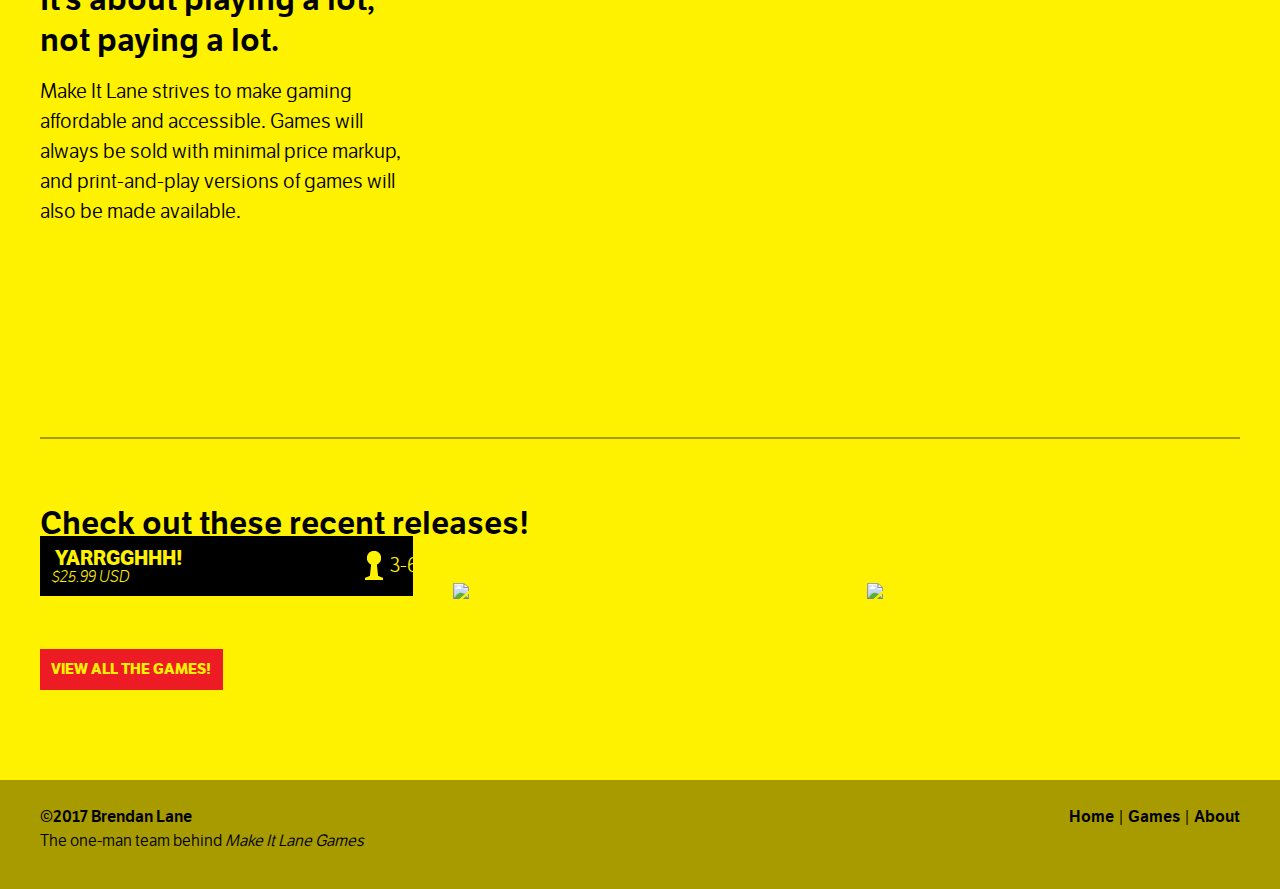
==== commit 06533351: "Made entire skeleton of website Created a generally semantic structure Finished styling mobile-first" ====
--- a/public_html/index.html
+++ b/public_html/index.html
@@ -23,7 +23,7 @@
       <!-- Main Navigation -->
       <header>
         <nav>
-          <div class="container">
+          <section class="container">
             <div class="col-1of3 col-1of2-sm">
               <a href="index.html" class="link-brendan"><img src="img/logo-nav.png" alt="Brendan Lane's logo."></a>
             </div>
@@ -34,23 +34,23 @@
                 <li><a href="about.html">About</a></li>
               </ul>
             </div>
-          </div>
+          </section>
         </nav>
       </header>
 
 
       <!-- Main layout -->
-      <div class="container separator">
+      <section class="container separator">
         <div class="col-1of3 col-1of2-sm">
           <h1><span id="highlight">Make It Lane</span> is a one-man board and video game studio.</h1>
           <p>Who says there's only one way to game? Boards, cards, dice, pixels, and screens are all fair game at <em>Make It Lane Games</em>, the brainchild of digital designer Brendan Lane.</p>
-          <a class="button" href="#">View All The Games!</a>
+          <a class="button" href="games.html">View All The Games!</a>
         </div>
         <div class="col-2of3 col-1of2-sm">
           <img src="http://via.placeholder.com/1000x350">
         </div>
-      </div>
-      <div class="container separator">
+      </section>
+      <section class="container separator">
         <div class="col-1of3 col-1of2-sm mobile-switch">
           <h2>Those who play together, stay together.</h2>
           <p>Whether you’re trash-talking at the table or chilling on the couch, the power of play is best shared with real people. Make It Lane focuses exclusively on creating memorable multiplayer experiences for people in the same room.</p>
@@ -58,8 +58,8 @@
         <div class="col-2of3 col-1of2-sm">
           <img src="http://via.placeholder.com/1000x350">
         </div>
-      </div>
-      <div class="container separator">
+      </section>
+      <section class="container separator">
         <div class="col-1of3 col-1of2-sm">
           <h2>It’s about playing a lot, not paying a lot.</h2>
           <p>Make It Lane strives to make gaming affordable and accessible. Games will always be sold with minimal price markup, and print-and-play versions of games will also be made available.</p>
@@ -67,7 +67,7 @@
         <div class="col-2of3 col-1of2-sm">
           <img src="http://via.placeholder.com/1000x350">
         </div>
-      </div>
+      </section>
 
       
       <section class="recent-games">
@@ -80,6 +80,7 @@
                 <p class="game-name">YARRGGHHH!</p>
                 <p class="game-price">$25.99 USD</p>
               </figcaption>
+              <div class="game-details"><img src="img/icon-boardgame.png"> <span>3-6</span></div>
             </figure>
           </a>
           <div class="col-1of3 col-1of2-sm">
@@ -89,7 +90,7 @@
             <img src="http://via.placeholder.com/600x480">
           </div>
         </div>
-        <a class="button" href="#">View All The Games!</a>
+        <a class="button" href="games.html">View All The Games!</a>
       </section>
     </div>
 
@@ -98,7 +99,7 @@
     <!-- Footer -->
     <footer>
       <div class="wrapper">
-        <div class="container">
+        <section class="container">
           <div class="col-2of3 col-1of2-sm">
             <p><strong>©2017 Brendan Lane</strong><br/>
               The one-man team behind <em>Make It Lane Games</em></p>
@@ -106,7 +107,7 @@
           <div class="col-1of3 col-1of2-sm">
             <p class="contact-list-footer"><a href="index.html">Home</a> | <a href="games.html">Games</a> | <a href="about.html">About</a></p>
            </div>
-        </div>
+        </section>
       </div>
     </footer>
 
--- a/public_html/css/main.css
+++ b/public_html/css/main.css
@@ -1 +1 @@
-/*! normalize.css v3.0.2 | MIT License | git.io/normalize */html{font-family:sans-serif;-ms-text-size-adjust:100%;-webkit-text-size-adjust:100%}body{margin:0}article,aside,details,figcaption,figure,footer,header,hgroup,main,menu,nav,section,summary{display:block}audio,canvas,progress,video{display:inline-block;vertical-align:baseline}audio:not([controls]){display:none;height:0}[hidden],template{display:none}a{background-color:transparent}a:active,a:hover{outline:0}abbr[title]{border-bottom:1px dotted}b,strong{font-weight:bold}dfn{font-style:italic}h1{font-size:2em;margin:0.67em 0}mark{background:#ff0;color:#000}small{font-size:80%}sub,sup{font-size:75%;line-height:0;position:relative;vertical-align:baseline}sup{top:-0.5em}sub{bottom:-0.25em}img{border:0}svg:not(:root){overflow:hidden}figure{margin:1em 40px}hr{-moz-box-sizing:content-box;-webkit-box-sizing:content-box;box-sizing:content-box;height:0}pre{overflow:auto}code,kbd,pre,samp{font-family:monospace, monospace;font-size:1em}button,input,optgroup,select,textarea{color:inherit;font:inherit;margin:0}button{overflow:visible}button,select{text-transform:none}button,html input[type=button],input[type=reset],input[type=submit]{-webkit-appearance:button;cursor:pointer}button[disabled],html input[disabled]{cursor:default}button::-moz-focus-inner,input::-moz-focus-inner{border:0;padding:0}input{line-height:normal}input[type=checkbox],input[type=radio]{-webkit-box-sizing:border-box;box-sizing:border-box;padding:0}input[type=number]::-webkit-inner-spin-button,input[type=number]::-webkit-outer-spin-button{height:auto}input[type=search]{-webkit-appearance:textfield;-moz-box-sizing:content-box;-webkit-box-sizing:content-box;box-sizing:content-box}input[type=search]::-webkit-search-cancel-button,input[type=search]::-webkit-search-decoration{-webkit-appearance:none}fieldset{border:1px solid #c0c0c0;margin:0 2px;padding:0.35em 0.625em 0.75em}legend{border:0;padding:0}textarea{overflow:auto}optgroup{font-weight:bold}table{border-collapse:collapse;border-spacing:0}td,th{padding:0}@font-face{font-family:'LFT Etica';src:url("fonts/lft_etica_book.eot");src:url("fonts/lft_etica_book.eot?#iefix") format("embedded-opentype"), url("fonts/lft_etica_book.woff2") format("woff2"), url("fonts/lft_etica_book.woff") format("woff"), url("fonts/lft_etica_book.ttf") format("truetype"), url("fonts/lft_etica_book.svg#svgFontName") format("svg")}@font-face{font-family:'LFT Etica Bold';src:url("fonts/lft_etica_bold.eot");src:url("fonts/lft_etica_bold.eot?#iefix") format("embedded-opentype"), url("fonts/lft_etica_bold.woff2") format("woff2"), url("fonts/lft_etica_bold.woff") format("woff"), url("fonts/lft_etica_bold.ttf") format("truetype"), url("fonts/lft_etica_bold.svg#svgFontName") format("svg")}@font-face{font-family:'LFT Etica Bold Italic';src:url("fonts/lft_etica_bolditalic.eot");src:url("fonts/lft_etica_bolditalic?#iefix") format("embedded-opentype"), url("fonts/lft_etica_bolditalic.woff2") format("woff2"), url("fonts/lft_etica_bolditalic.woff") format("woff"), url("fonts/lft_etica_bolditalic.ttf") format("truetype"), url("fonts/lft_etica_bolditalic.svg#svgFontName") format("svg")}@font-face{font-family:'LFT Etica Semibold';src:url("fonts/lft_etica_semibold.eot");src:url("fonts/lft_etica_semibold.eot?#iefix") format("embedded-opentype"), url("fonts/lft_etica_semibold.woff2") format("woff2"), url("fonts/lft_etica_semibold.woff") format("woff"), url("fonts/lft_etica_semibold.ttf") format("truetype"), url("fonts/lft_etica_semibold.svg#svgFontName") format("svg")}@font-face{font-family:'LFT Etica Light';src:url("fonts/lft_etica_light.eot");src:url("fonts/lft_etica_light.eot?#iefix") format("embedded-opentype"), url("fonts/lft_etica_light.woff2") format("woff2"), url("fonts/lft_etica_light.woff") format("woff"), url("fonts/lft_etica_light.ttf") format("truetype"), url("fonts/lft_etica_light.svg#svgFontName") format("svg")}@font-face{font-family:'LFT Etica Light Italic';src:url("fonts/lft_etica_lightitalic.eot");src:url("fonts/lft_etica_lightitalic.eot?#iefix") format("embedded-opentype"), url("fonts/lft_etica_lightitalic.woff2") format("woff2"), url("fonts/lft_etica_lightitalic.woff") format("woff"), url("fonts/lft_etica_lightitalic.ttf") format("truetype"), url("fonts/lft_etica_lightitalic.svg#svgFontName") format("svg")}*,:after,:before{-webkit-box-sizing:border-box;box-sizing:border-box}body{font-family:'LFT Etica', Arial, sans-serif;font-size:1.25em;color:#000000;background-color:#FFF200;padding-bottom:0;margin-top:1.3em}.wrapper{max-width:76em;margin:0 auto;padding:0 2em}img{max-width:100%;height:auto}::-moz-selection{color:#FFF200;background:#ED1C24}::selection{color:#FFF200;background:#ED1C24}figure{margin:0}nav{padding:1em 0;border-bottom:0.1em solid #000000}nav ul{margin:0;text-align:center;padding:2.2em 0 0 0}nav a{border-bottom:none}nav a:focus,nav a:hover{border-bottom:none}nav li{list-style-type:none;text-transform:uppercase;font-size:1em;font-family:'LFT Etica Semibold', Arial, sans-serif;margin:0 1em 0.5em 1em;display:inline-block}nav li a{color:#000000;padding:0.15em 0.3em}nav li a.nav-link-current,nav li a:focus,nav li a:hover{color:#FFF200;background-color:#ED1C24}nav li a.nav-link-current{font-family:'LFT Etica bold', Arial, sans-serif}nav img{margin:auto;display:block;opacity:1;-webkit-transition:opacity 0.3s ease-out;-o-transition:opacity 0.3s ease-out;transition:opacity 0.3s ease-out}nav img:focus,nav img:hover{opacity:0.5;-webkit-transition:opacity 0.3s ease-out;-o-transition:opacity 0.3s ease-out;transition:opacity 0.3s ease-out}h1{font-size:1.75em;margin:0;font-family:'LFT Etica Bold', Arial, sans-serif;color:#000000}h1:after{color:#000000;content:"\A \2014";white-space:pre-wrap}h1 #highlight{color:#ED1C24}h2{font-family:'LFT Etica Semibold', Arial, sans-serif;font-size:1.2em;margin-top:0;margin-bottom:0.5em;color:#000000}h3{font-family:'LFT Etica Semibold', Arial, sans-serif;font-size:0.9em;margin-bottom:0;color:#000000}h4{text-transform:uppercase;font-size:0.8em;font-family:'LFT Etica Semibold', Arial, sans-serif;margin-bottom:0;color:#000000}ol,p,ul{margin:0 0 1em 0;font-size:0.8em;line-height:1.5em}p strong{font-family:'LFT Etica Semibold', Arial, sans-serif}.button{margin:0 auto;width:7.5;padding:0.5em 0.75em;color:#FFF200;background-color:#ED1C24;text-decoration:none;text-transform:uppercase;font-family:'LFT Etica Bold', Arial, sans-serif;border-bottom:none;-webkit-transition:all 0.1s ease-out;-o-transition:all 0.1s ease-out;transition:all 0.1s ease-out}.button:focus,.button:hover{background-color:#A89B00;color:#FFF200;border-bottom:none}a{color:#ED1C24;font-family:'LFT Etica Semibold', Arial, sans-serif;border-bottom:0.15em solid rgba(153, 43, 31, 0);text-decoration:none;-webkit-transition:all 0.3s ease-out;-o-transition:all 0.3s ease-out;transition:all 0.3s ease-out}a:focus,a:hover{color:#ED1C24;border-bottom:0.15em solid #992b1f;-webkit-transition:all 0.3s ease-out;-o-transition:all 0.3s ease-out;transition:all 0.3s ease-out}footer{background-color:#A89B00;font-family:'LFT Etica', Arial, sans-serif;padding-top:0.5em;margin-top:5em}footer a{color:#000000;border-bottom:0.15em solid transparent}footer a:focus,footer a:hover{color:#000000;border-bottom:0.15em solid black}.recent-games{border-top:0.1em solid #A89B00;padding-top:5em}.recent-games .container{margin-bottom:1.5em}.game-preview{padding:0.3em 0;text-align:left;opacity:1;position:relative}.game-preview img{display:block;-webkit-transition:all 0.3s ease-out;-o-transition:all 0.3s ease-out;transition:all 0.3s ease-out}.game-preview:focus img,.game-preview:hover img{opacity:0.9;-webkit-transition:all 0.3s ease-out;-o-transition:all 0.3s ease-out;transition:all 0.3s ease-out}.game-preview .game-info{position:absolute;background-color:black;height:3em;left:0;right:0;bottom:0;-webkit-transition:all 0.3s ease-out;-o-transition:all 0.3s ease-out;transition:all 0.3s ease-out}.game-preview:focus .game-info,.game-preview:hover .game-info{background-color:rgba(0, 0, 0, 0.65);-webkit-transition:all 0.3s ease-out;-o-transition:all 0.3s ease-out;transition:all 0.3s ease-out}.game-preview .game-name{font-family:'LFT Etica Bold', Arial, sans-serif;font-size:1em;margin:0.65em 0 0 0.75em;line-height:1;color:#FFF200;-webkit-transition:all 0.3s ease-out;-o-transition:all 0.3s ease-out;transition:all 0.3s ease-out}.game-preview .game-price{font-family:'LFT Etica Light Italic', Arial, sans-serif;font-size:0.8em;margin:0 0 0 0.75em;padding-bottom:2em;line-height:1;color:#FFF200}.game-preview:focus .game-name,.game-preview:hover .game-name{-webkit-transition:all 0.3s ease-out;-o-transition:all 0.3s ease-out;transition:all 0.3s ease-out}.container.separator{padding-bottom:3.5em}.container:after{content:"";display:table;clear:both}[class*=col-]{margin:1em 0;width:100%}nav [class*=col-]{margin:0;width:100%}@media (min-width:35em){h1{font-size:1.5em}h2{font-size:1.25em}h3{font-size:1.1em;margin-bottom:0.3em}h4{font-size:0.9em}ol,p,ul{font-size:1em}nav ul li{margin-right:0}header{padding-bottom:1.5em}footer{padding-top:0.25em}footer p{font-size:0.8em}nav{position:relative}nav img{float:left}nav ul{position:absolute;bottom:0;right:0}}@media (min-width:40em){.container{margin-left:-1em;margin-right:-1em}[class*=col-]{padding:0 1em;float:left}.col-1of2-sm{width:50%}.col-full{width:100%}.mobile-switch{float:right;text-align:right}.separator{margin-bottom:5em}.contact-list-footer{text-align:right}.game-preview .game-info{left:1em;right:1em}}@media (min-width:56.25em){h1{font-size:2.5em;line-height:1em}h2{font-size:1.6em}.col-1of3{width:33.33%}.col-2of3{width:66.66%}.col-1of4{width:25%}.col-3of4{width:75%}.col-1of2{width:50%}}+/*! normalize.css v3.0.2 | MIT License | git.io/normalize */html{font-family:sans-serif;-ms-text-size-adjust:100%;-webkit-text-size-adjust:100%}body{margin:0}article,aside,details,figcaption,figure,footer,header,hgroup,main,menu,nav,section,summary{display:block}audio,canvas,progress,video{display:inline-block;vertical-align:baseline}audio:not([controls]){display:none;height:0}[hidden],template{display:none}a{background-color:transparent}a:active,a:hover{outline:0}abbr[title]{border-bottom:1px dotted}b,strong{font-weight:bold}dfn{font-style:italic}h1{font-size:2em;margin:0.67em 0}mark{background:#ff0;color:#000}small{font-size:80%}sub,sup{font-size:75%;line-height:0;position:relative;vertical-align:baseline}sup{top:-0.5em}sub{bottom:-0.25em}img{border:0}svg:not(:root){overflow:hidden}figure{margin:1em 40px}hr{-moz-box-sizing:content-box;-webkit-box-sizing:content-box;box-sizing:content-box;height:0}pre{overflow:auto}code,kbd,pre,samp{font-family:monospace, monospace;font-size:1em}button,input,optgroup,select,textarea{color:inherit;font:inherit;margin:0}button{overflow:visible}button,select{text-transform:none}button,html input[type=button],input[type=reset],input[type=submit]{-webkit-appearance:button;cursor:pointer}button[disabled],html input[disabled]{cursor:default}button::-moz-focus-inner,input::-moz-focus-inner{border:0;padding:0}input{line-height:normal}input[type=checkbox],input[type=radio]{-webkit-box-sizing:border-box;box-sizing:border-box;padding:0}input[type=number]::-webkit-inner-spin-button,input[type=number]::-webkit-outer-spin-button{height:auto}input[type=search]{-webkit-appearance:textfield;-moz-box-sizing:content-box;-webkit-box-sizing:content-box;box-sizing:content-box}input[type=search]::-webkit-search-cancel-button,input[type=search]::-webkit-search-decoration{-webkit-appearance:none}fieldset{border:1px solid #c0c0c0;margin:0 2px;padding:0.35em 0.625em 0.75em}legend{border:0;padding:0}textarea{overflow:auto}optgroup{font-weight:bold}table{border-collapse:collapse;border-spacing:0}td,th{padding:0}@font-face{font-family:'LFT Etica';src:url("fonts/lft_etica_book.eot");src:url("fonts/lft_etica_book.eot?#iefix") format("embedded-opentype"), url("fonts/lft_etica_book.woff2") format("woff2"), url("fonts/lft_etica_book.woff") format("woff"), url("fonts/lft_etica_book.ttf") format("truetype"), url("fonts/lft_etica_book.svg#svgFontName") format("svg")}@font-face{font-family:'LFT Etica Bold';src:url("fonts/lft_etica_bold.eot");src:url("fonts/lft_etica_bold.eot?#iefix") format("embedded-opentype"), url("fonts/lft_etica_bold.woff2") format("woff2"), url("fonts/lft_etica_bold.woff") format("woff"), url("fonts/lft_etica_bold.ttf") format("truetype"), url("fonts/lft_etica_bold.svg#svgFontName") format("svg")}@font-face{font-family:'LFT Etica Bold Italic';src:url("fonts/lft_etica_bolditalic.eot");src:url("fonts/lft_etica_bolditalic?#iefix") format("embedded-opentype"), url("fonts/lft_etica_bolditalic.woff2") format("woff2"), url("fonts/lft_etica_bolditalic.woff") format("woff"), url("fonts/lft_etica_bolditalic.ttf") format("truetype"), url("fonts/lft_etica_bolditalic.svg#svgFontName") format("svg")}@font-face{font-family:'LFT Etica Semibold';src:url("fonts/lft_etica_semibold.eot");src:url("fonts/lft_etica_semibold.eot?#iefix") format("embedded-opentype"), url("fonts/lft_etica_semibold.woff2") format("woff2"), url("fonts/lft_etica_semibold.woff") format("woff"), url("fonts/lft_etica_semibold.ttf") format("truetype"), url("fonts/lft_etica_semibold.svg#svgFontName") format("svg")}@font-face{font-family:'LFT Etica Light';src:url("fonts/lft_etica_light.eot");src:url("fonts/lft_etica_light.eot?#iefix") format("embedded-opentype"), url("fonts/lft_etica_light.woff2") format("woff2"), url("fonts/lft_etica_light.woff") format("woff"), url("fonts/lft_etica_light.ttf") format("truetype"), url("fonts/lft_etica_light.svg#svgFontName") format("svg")}@font-face{font-family:'LFT Etica Light Italic';src:url("fonts/lft_etica_lightitalic.eot");src:url("fonts/lft_etica_lightitalic.eot?#iefix") format("embedded-opentype"), url("fonts/lft_etica_lightitalic.woff2") format("woff2"), url("fonts/lft_etica_lightitalic.woff") format("woff"), url("fonts/lft_etica_lightitalic.ttf") format("truetype"), url("fonts/lft_etica_lightitalic.svg#svgFontName") format("svg")}*,:after,:before{-webkit-box-sizing:border-box;box-sizing:border-box}body{font-family:'LFT Etica', Arial, sans-serif;font-size:1.25em;color:#000000;background-color:#FFF200;padding-bottom:0;margin-top:1.3em}.wrapper{max-width:76em;margin:0 auto;padding:0 2em}img{max-width:100%;height:auto}hr{border:0.05em solid #A89B00}::-moz-selection{color:#FFF200;background:#ED1C24}::selection{color:#FFF200;background:#ED1C24}figure{margin:0}nav{padding:1em 0;border-bottom:0.1em solid #000000;margin-bottom:2em}nav ul{margin:0;text-align:center;padding:2.2em 0 0 0}nav a{border-bottom:none}nav a:focus,nav a:hover{border-bottom:none}nav li{list-style-type:none;text-transform:uppercase;font-size:1em;font-family:'LFT Etica Semibold', Arial, sans-serif;margin:0 1em 0.5em 1em;display:inline-block}nav li a{color:#000000;padding:0.15em 0.3em}nav li a.nav-link-current,nav li a:focus,nav li a:hover{color:#FFF200;background-color:#ED1C24}nav li a.nav-link-current{font-family:'LFT Etica bold', Arial, sans-serif}nav img{margin:auto;display:block;opacity:1;-webkit-transition:opacity 0.3s ease-out;-o-transition:opacity 0.3s ease-out;transition:opacity 0.3s ease-out}nav img:focus,nav img:hover{opacity:0.5;-webkit-transition:opacity 0.3s ease-out;-o-transition:opacity 0.3s ease-out;transition:opacity 0.3s ease-out}h1{font-size:1.75em;margin:0;font-family:'LFT Etica Bold', Arial, sans-serif;color:#000000}h1:after{color:#000000;content:"\A \2014";white-space:pre-wrap}h1 #highlight{color:#ED1C24}h2{font-family:'LFT Etica Semibold', Arial, sans-serif;font-size:1.2em;margin-top:2em;margin-bottom:0.5em;color:#000000}h3{text-transform:uppercase;font-family:'LFT Etica Bold', Arial, sans-serif;font-size:0.9em;margin-top:2.5em;margin-bottom:0;color:#000000}h4{text-transform:uppercase;font-size:0.8em;margin-top:0;margin-bottom:1em;font-family:'LFT Etica Light Italic', Arial, sans-serif;color:#000000}ol,p,ul{margin:0 0 1em 0;font-size:0.8em;line-height:1.5em}p strong{font-family:'LFT Etica Semibold', Arial, sans-serif}#contact-form button[type=submit],.button{margin:0 auto;width:100%;padding:0.75em 0.75em;color:#FFF200;background-color:#ED1C24;text-decoration:none;text-transform:uppercase;font-family:'LFT Etica Bold', Arial, sans-serif;border:none;-webkit-transition:all 0.1s ease-out;-o-transition:all 0.1s ease-out;transition:all 0.1s ease-out;display:block;text-align:center;font-size:0.75em}#contact-form button[type=submit]:focus,#contact-form button[type=submit]:hover,.button:focus,.button:hover{background-color:#A89B00;color:#FFF200;border:none}a{color:#ED1C24;font-family:'LFT Etica Semibold', Arial, sans-serif;border-bottom:0.15em solid rgba(153, 43, 31, 0);text-decoration:none;-webkit-transition:all 0.3s ease-out;-o-transition:all 0.3s ease-out;transition:all 0.3s ease-out}a:focus,a:hover{color:#ED1C24;border-bottom:0.15em solid #992b1f;-webkit-transition:all 0.3s ease-out;-o-transition:all 0.3s ease-out;transition:all 0.3s ease-out}footer{background-color:#A89B00;font-family:'LFT Etica', Arial, sans-serif;padding-top:0.5em;margin-top:5em}footer a{color:#000000;border-bottom:0.15em solid transparent}footer a:focus,footer a:hover{color:#000000;border-bottom:0.15em solid black}.recent-games{border-top:0.1em solid #A89B00}.recent-games .container{margin-bottom:1.5em}.purchase-options h3,.purchase-options h4{text-align:center}.purchase-options .button{margin-bottom:2em}.game-preview{padding:0.3em 0;text-align:left;opacity:1;position:relative}.game-preview img{display:block;-webkit-transition:all 0.3s ease-out;-o-transition:all 0.3s ease-out;transition:all 0.3s ease-out}.game-preview:focus img,.game-preview:hover img{opacity:0.9;-webkit-transition:all 0.3s ease-out;-o-transition:all 0.3s ease-out;transition:all 0.3s ease-out}.game-preview .game-info{position:absolute;background-color:black;height:3em;left:0;right:0;bottom:0;-webkit-transition:all 0.3s ease-out;-o-transition:all 0.3s ease-out;transition:all 0.3s ease-out}.game-preview:focus .game-info,.game-preview:hover .game-info{background-color:rgba(0, 0, 0, 0.65);-webkit-transition:all 0.3s ease-out;-o-transition:all 0.3s ease-out;transition:all 0.3s ease-out}.game-preview .game-name{font-family:'LFT Etica Bold', Arial, sans-serif;font-size:1em;margin:0.65em 0 0 0.75em;line-height:1;color:#FFF200;-webkit-transition:all 0.3s ease-out;-o-transition:all 0.3s ease-out;transition:all 0.3s ease-out}.game-preview .game-price{font-family:'LFT Etica Light Italic', Arial, sans-serif;font-size:0.8em;margin:0 0 0 0.75em;padding-bottom:2em;line-height:1;color:#FFF200}.game-preview:focus .game-name,.game-preview:hover .game-name{-webkit-transition:all 0.3s ease-out;-o-transition:all 0.3s ease-out;transition:all 0.3s ease-out}.game-preview .game-details{position:absolute;right:0.75em;bottom:0.8em;text-align:right;font-family:'LFT Etica', Arial, sans-serif;color:#FFF200}.game-preview .game-details span{vertical-align:middle}.game-preview .game-details img{display:inline-block;vertical-align:middle;padding-right:0.15em}aside{background-color:#000000;color:#FFF200;padding:0.5em}aside #game-ages,aside #game-players,aside #game-time,aside #game-title{font-size:0.85em;text-align:center;display:block;padding:0.5em 0}aside #game-ages strong,aside #game-players strong,aside #game-time strong,aside #game-title strong{font-family:'LFT Etica Bold', Arial, sans-serif}aside #game-ages span,aside #game-players span,aside #game-time span,aside #game-title span{vertical-align:middle}aside #game-ages img,aside #game-players img,aside #game-time img,aside #game-title img{display:inline-block;vertical-align:middle;padding-right:0.15em}.banner-image{border-top:1em solid #A89B00;border-bottom:1em solid #A89B00;padding:0;margin:2em 0;display:block}#contact-form input[type=email],#contact-form input[type=text],#contact-form textarea{width:100%;border:0.1em solid #000000;background:#FFF200;margin:0 0 1em 0;padding:0.15em;font-size:0.85em}#contact-form textarea{max-width:100%}#contact-form span{font-family:'LFT Etica Semibold', Arial, sans-serif;font-size:0.85em}.container.separator{padding-bottom:3.5em}.container:after{content:"";display:table;clear:both}[class*=col-]{margin:1em 0;width:100%}nav [class*=col-]{margin:0;width:100%}@media (max-width:34.999em){#banner-small{display:block}#banner-medium{display:none}#banner-large{display:none}}@media (min-width:35em) and (max-width:56.249em){#banner-small{display:none}#banner-medium{display:block}#banner-large{display:none}}@media (min-width:56.25em){#banner-small{display:none}#banner-medium{display:none}#banner-large{display:block}}@media (min-width:35em){h1{font-size:1.5em}h2{font-size:1.25em}h3{font-size:1.1em;margin-bottom:0.3em}h4{font-size:0.9em}ol,p,ul{font-size:1em}nav ul li{margin-right:0}header{padding-bottom:1.5em}footer{padding-top:0.25em}footer p{font-size:0.8em}nav{position:relative}nav img{float:left}nav ul{position:absolute;bottom:0;right:0}#contact-form button[type=submit],.button{width:7.5em;display:inline}}@media (min-width:40em){.container{margin-left:-1em;margin-right:-1em}[class*=col-]{padding:0 1em;float:left}.col-1of2-sm{width:50%}.mobile-switch{float:right;text-align:right}.separator{margin-bottom:5em}.contact-list-footer{text-align:right}.game-preview .game-info{left:1em;right:1em}}@media (min-width:56.25em){h1{font-size:2.5em;line-height:1em}h2{font-size:1.6em}.col-1of3{width:33.33%}.col-2of3{width:66.66%}.col-1of4{width:25%}.col-3of4{width:75%}.col-1of2{width:50%}}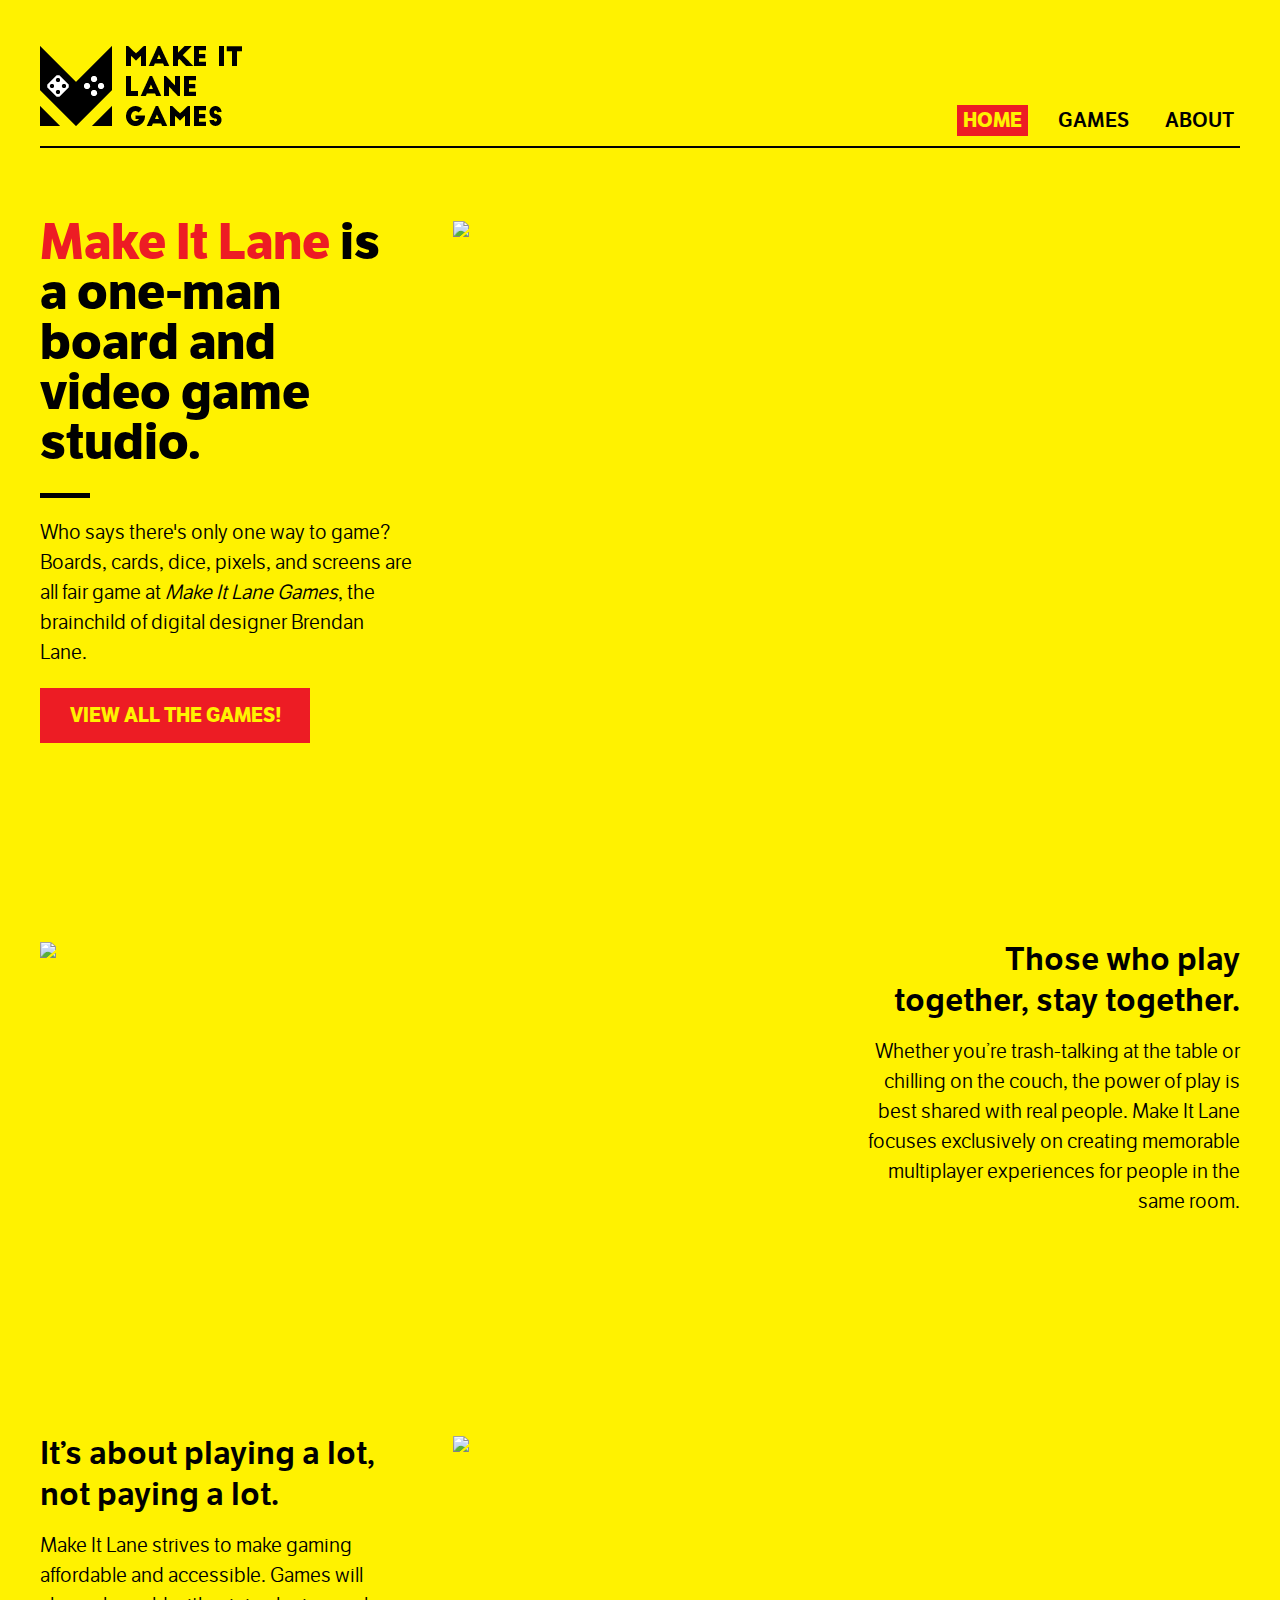
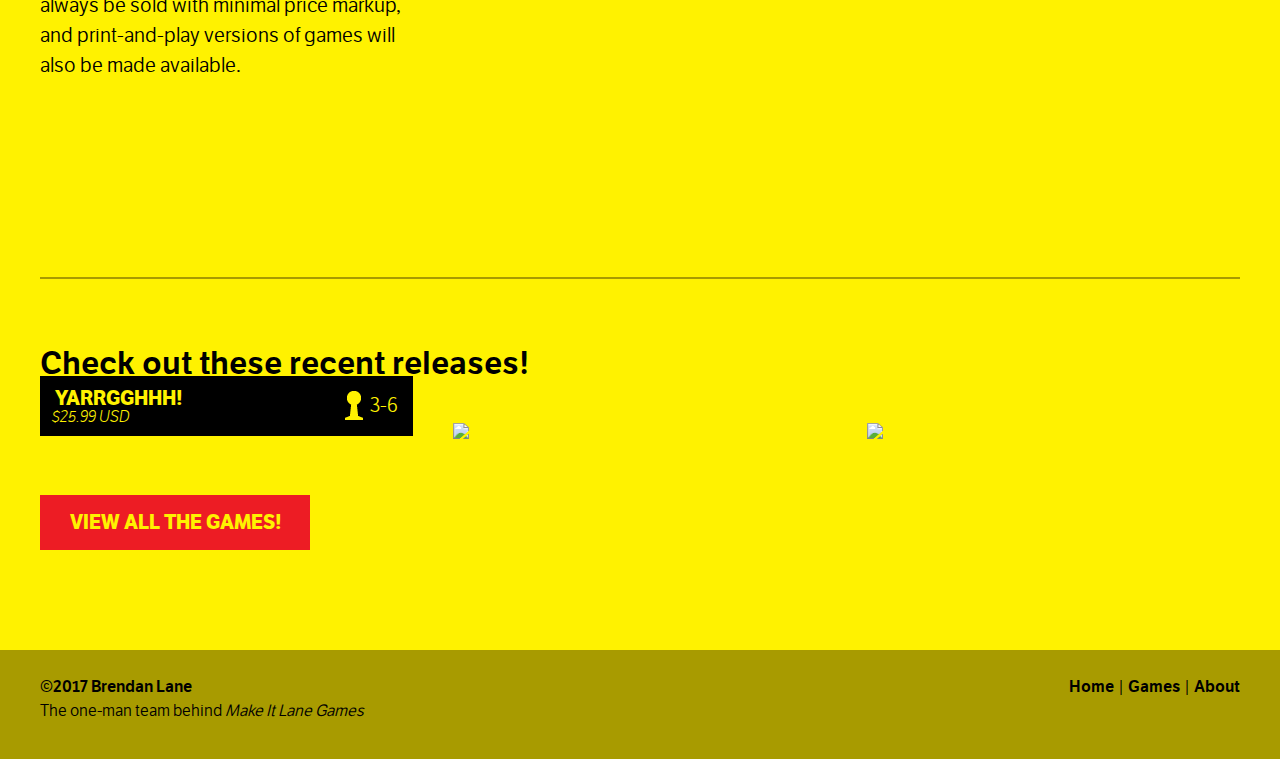
==== commit 9ea3434f: "Edited CSS for responsive layout for all pages and sizes" ====
--- a/public_html/index.html
+++ b/public_html/index.html
@@ -47,7 +47,7 @@
           <a class="button" href="games.html">View All The Games!</a>
         </div>
         <div class="col-2of3 col-1of2-sm">
-          <img src="http://via.placeholder.com/1000x350">
+          <img src="http://via.placeholder.com/1000x700">
         </div>
       </section>
       <section class="container separator">
@@ -56,7 +56,7 @@
           <p>Whether you’re trash-talking at the table or chilling on the couch, the power of play is best shared with real people. Make It Lane focuses exclusively on creating memorable multiplayer experiences for people in the same room.</p>
         </div>
         <div class="col-2of3 col-1of2-sm">
-          <img src="http://via.placeholder.com/1000x350">
+          <img src="http://via.placeholder.com/1000x700">
         </div>
       </section>
       <section class="container separator">
@@ -65,7 +65,7 @@
           <p>Make It Lane strives to make gaming affordable and accessible. Games will always be sold with minimal price markup, and print-and-play versions of games will also be made available.</p>
         </div>
         <div class="col-2of3 col-1of2-sm">
-          <img src="http://via.placeholder.com/1000x350">
+          <img src="http://via.placeholder.com/1000x700">
         </div>
       </section>
 
--- a/public_html/css/main.css
+++ b/public_html/css/main.css
@@ -1 +1 @@
-/*! normalize.css v3.0.2 | MIT License | git.io/normalize */html{font-family:sans-serif;-ms-text-size-adjust:100%;-webkit-text-size-adjust:100%}body{margin:0}article,aside,details,figcaption,figure,footer,header,hgroup,main,menu,nav,section,summary{display:block}audio,canvas,progress,video{display:inline-block;vertical-align:baseline}audio:not([controls]){display:none;height:0}[hidden],template{display:none}a{background-color:transparent}a:active,a:hover{outline:0}abbr[title]{border-bottom:1px dotted}b,strong{font-weight:bold}dfn{font-style:italic}h1{font-size:2em;margin:0.67em 0}mark{background:#ff0;color:#000}small{font-size:80%}sub,sup{font-size:75%;line-height:0;position:relative;vertical-align:baseline}sup{top:-0.5em}sub{bottom:-0.25em}img{border:0}svg:not(:root){overflow:hidden}figure{margin:1em 40px}hr{-moz-box-sizing:content-box;-webkit-box-sizing:content-box;box-sizing:content-box;height:0}pre{overflow:auto}code,kbd,pre,samp{font-family:monospace, monospace;font-size:1em}button,input,optgroup,select,textarea{color:inherit;font:inherit;margin:0}button{overflow:visible}button,select{text-transform:none}button,html input[type=button],input[type=reset],input[type=submit]{-webkit-appearance:button;cursor:pointer}button[disabled],html input[disabled]{cursor:default}button::-moz-focus-inner,input::-moz-focus-inner{border:0;padding:0}input{line-height:normal}input[type=checkbox],input[type=radio]{-webkit-box-sizing:border-box;box-sizing:border-box;padding:0}input[type=number]::-webkit-inner-spin-button,input[type=number]::-webkit-outer-spin-button{height:auto}input[type=search]{-webkit-appearance:textfield;-moz-box-sizing:content-box;-webkit-box-sizing:content-box;box-sizing:content-box}input[type=search]::-webkit-search-cancel-button,input[type=search]::-webkit-search-decoration{-webkit-appearance:none}fieldset{border:1px solid #c0c0c0;margin:0 2px;padding:0.35em 0.625em 0.75em}legend{border:0;padding:0}textarea{overflow:auto}optgroup{font-weight:bold}table{border-collapse:collapse;border-spacing:0}td,th{padding:0}@font-face{font-family:'LFT Etica';src:url("fonts/lft_etica_book.eot");src:url("fonts/lft_etica_book.eot?#iefix") format("embedded-opentype"), url("fonts/lft_etica_book.woff2") format("woff2"), url("fonts/lft_etica_book.woff") format("woff"), url("fonts/lft_etica_book.ttf") format("truetype"), url("fonts/lft_etica_book.svg#svgFontName") format("svg")}@font-face{font-family:'LFT Etica Bold';src:url("fonts/lft_etica_bold.eot");src:url("fonts/lft_etica_bold.eot?#iefix") format("embedded-opentype"), url("fonts/lft_etica_bold.woff2") format("woff2"), url("fonts/lft_etica_bold.woff") format("woff"), url("fonts/lft_etica_bold.ttf") format("truetype"), url("fonts/lft_etica_bold.svg#svgFontName") format("svg")}@font-face{font-family:'LFT Etica Bold Italic';src:url("fonts/lft_etica_bolditalic.eot");src:url("fonts/lft_etica_bolditalic?#iefix") format("embedded-opentype"), url("fonts/lft_etica_bolditalic.woff2") format("woff2"), url("fonts/lft_etica_bolditalic.woff") format("woff"), url("fonts/lft_etica_bolditalic.ttf") format("truetype"), url("fonts/lft_etica_bolditalic.svg#svgFontName") format("svg")}@font-face{font-family:'LFT Etica Semibold';src:url("fonts/lft_etica_semibold.eot");src:url("fonts/lft_etica_semibold.eot?#iefix") format("embedded-opentype"), url("fonts/lft_etica_semibold.woff2") format("woff2"), url("fonts/lft_etica_semibold.woff") format("woff"), url("fonts/lft_etica_semibold.ttf") format("truetype"), url("fonts/lft_etica_semibold.svg#svgFontName") format("svg")}@font-face{font-family:'LFT Etica Light';src:url("fonts/lft_etica_light.eot");src:url("fonts/lft_etica_light.eot?#iefix") format("embedded-opentype"), url("fonts/lft_etica_light.woff2") format("woff2"), url("fonts/lft_etica_light.woff") format("woff"), url("fonts/lft_etica_light.ttf") format("truetype"), url("fonts/lft_etica_light.svg#svgFontName") format("svg")}@font-face{font-family:'LFT Etica Light Italic';src:url("fonts/lft_etica_lightitalic.eot");src:url("fonts/lft_etica_lightitalic.eot?#iefix") format("embedded-opentype"), url("fonts/lft_etica_lightitalic.woff2") format("woff2"), url("fonts/lft_etica_lightitalic.woff") format("woff"), url("fonts/lft_etica_lightitalic.ttf") format("truetype"), url("fonts/lft_etica_lightitalic.svg#svgFontName") format("svg")}*,:after,:before{-webkit-box-sizing:border-box;box-sizing:border-box}body{font-family:'LFT Etica', Arial, sans-serif;font-size:1.25em;color:#000000;background-color:#FFF200;padding-bottom:0;margin-top:1.3em}.wrapper{max-width:76em;margin:0 auto;padding:0 2em}img{max-width:100%;height:auto}hr{border:0.05em solid #A89B00}::-moz-selection{color:#FFF200;background:#ED1C24}::selection{color:#FFF200;background:#ED1C24}figure{margin:0}nav{padding:1em 0;border-bottom:0.1em solid #000000;margin-bottom:2em}nav ul{margin:0;text-align:center;padding:2.2em 0 0 0}nav a{border-bottom:none}nav a:focus,nav a:hover{border-bottom:none}nav li{list-style-type:none;text-transform:uppercase;font-size:1em;font-family:'LFT Etica Semibold', Arial, sans-serif;margin:0 1em 0.5em 1em;display:inline-block}nav li a{color:#000000;padding:0.15em 0.3em}nav li a.nav-link-current,nav li a:focus,nav li a:hover{color:#FFF200;background-color:#ED1C24}nav li a.nav-link-current{font-family:'LFT Etica bold', Arial, sans-serif}nav img{margin:auto;display:block;opacity:1;-webkit-transition:opacity 0.3s ease-out;-o-transition:opacity 0.3s ease-out;transition:opacity 0.3s ease-out}nav img:focus,nav img:hover{opacity:0.5;-webkit-transition:opacity 0.3s ease-out;-o-transition:opacity 0.3s ease-out;transition:opacity 0.3s ease-out}h1{font-size:1.75em;margin:0;font-family:'LFT Etica Bold', Arial, sans-serif;color:#000000}h1:after{color:#000000;content:"\A \2014";white-space:pre-wrap}h1 #highlight{color:#ED1C24}h2{font-family:'LFT Etica Semibold', Arial, sans-serif;font-size:1.2em;margin-top:2em;margin-bottom:0.5em;color:#000000}h3{text-transform:uppercase;font-family:'LFT Etica Bold', Arial, sans-serif;font-size:0.9em;margin-top:2.5em;margin-bottom:0;color:#000000}h4{text-transform:uppercase;font-size:0.8em;margin-top:0;margin-bottom:1em;font-family:'LFT Etica Light Italic', Arial, sans-serif;color:#000000}ol,p,ul{margin:0 0 1em 0;font-size:0.8em;line-height:1.5em}p strong{font-family:'LFT Etica Semibold', Arial, sans-serif}#contact-form button[type=submit],.button{margin:0 auto;width:100%;padding:0.75em 0.75em;color:#FFF200;background-color:#ED1C24;text-decoration:none;text-transform:uppercase;font-family:'LFT Etica Bold', Arial, sans-serif;border:none;-webkit-transition:all 0.1s ease-out;-o-transition:all 0.1s ease-out;transition:all 0.1s ease-out;display:block;text-align:center;font-size:0.75em}#contact-form button[type=submit]:focus,#contact-form button[type=submit]:hover,.button:focus,.button:hover{background-color:#A89B00;color:#FFF200;border:none}a{color:#ED1C24;font-family:'LFT Etica Semibold', Arial, sans-serif;border-bottom:0.15em solid rgba(153, 43, 31, 0);text-decoration:none;-webkit-transition:all 0.3s ease-out;-o-transition:all 0.3s ease-out;transition:all 0.3s ease-out}a:focus,a:hover{color:#ED1C24;border-bottom:0.15em solid #992b1f;-webkit-transition:all 0.3s ease-out;-o-transition:all 0.3s ease-out;transition:all 0.3s ease-out}footer{background-color:#A89B00;font-family:'LFT Etica', Arial, sans-serif;padding-top:0.5em;margin-top:5em}footer a{color:#000000;border-bottom:0.15em solid transparent}footer a:focus,footer a:hover{color:#000000;border-bottom:0.15em solid black}.recent-games{border-top:0.1em solid #A89B00}.recent-games .container{margin-bottom:1.5em}.purchase-options h3,.purchase-options h4{text-align:center}.purchase-options .button{margin-bottom:2em}.game-preview{padding:0.3em 0;text-align:left;opacity:1;position:relative}.game-preview img{display:block;-webkit-transition:all 0.3s ease-out;-o-transition:all 0.3s ease-out;transition:all 0.3s ease-out}.game-preview:focus img,.game-preview:hover img{opacity:0.9;-webkit-transition:all 0.3s ease-out;-o-transition:all 0.3s ease-out;transition:all 0.3s ease-out}.game-preview .game-info{position:absolute;background-color:black;height:3em;left:0;right:0;bottom:0;-webkit-transition:all 0.3s ease-out;-o-transition:all 0.3s ease-out;transition:all 0.3s ease-out}.game-preview:focus .game-info,.game-preview:hover .game-info{background-color:rgba(0, 0, 0, 0.65);-webkit-transition:all 0.3s ease-out;-o-transition:all 0.3s ease-out;transition:all 0.3s ease-out}.game-preview .game-name{font-family:'LFT Etica Bold', Arial, sans-serif;font-size:1em;margin:0.65em 0 0 0.75em;line-height:1;color:#FFF200;-webkit-transition:all 0.3s ease-out;-o-transition:all 0.3s ease-out;transition:all 0.3s ease-out}.game-preview .game-price{font-family:'LFT Etica Light Italic', Arial, sans-serif;font-size:0.8em;margin:0 0 0 0.75em;padding-bottom:2em;line-height:1;color:#FFF200}.game-preview:focus .game-name,.game-preview:hover .game-name{-webkit-transition:all 0.3s ease-out;-o-transition:all 0.3s ease-out;transition:all 0.3s ease-out}.game-preview .game-details{position:absolute;right:0.75em;bottom:0.8em;text-align:right;font-family:'LFT Etica', Arial, sans-serif;color:#FFF200}.game-preview .game-details span{vertical-align:middle}.game-preview .game-details img{display:inline-block;vertical-align:middle;padding-right:0.15em}aside{background-color:#000000;color:#FFF200;padding:0.5em}aside #game-ages,aside #game-players,aside #game-time,aside #game-title{font-size:0.85em;text-align:center;display:block;padding:0.5em 0}aside #game-ages strong,aside #game-players strong,aside #game-time strong,aside #game-title strong{font-family:'LFT Etica Bold', Arial, sans-serif}aside #game-ages span,aside #game-players span,aside #game-time span,aside #game-title span{vertical-align:middle}aside #game-ages img,aside #game-players img,aside #game-time img,aside #game-title img{display:inline-block;vertical-align:middle;padding-right:0.15em}.banner-image{border-top:1em solid #A89B00;border-bottom:1em solid #A89B00;padding:0;margin:2em 0;display:block}#contact-form input[type=email],#contact-form input[type=text],#contact-form textarea{width:100%;border:0.1em solid #000000;background:#FFF200;margin:0 0 1em 0;padding:0.15em;font-size:0.85em}#contact-form textarea{max-width:100%}#contact-form span{font-family:'LFT Etica Semibold', Arial, sans-serif;font-size:0.85em}.container.separator{padding-bottom:3.5em}.container:after{content:"";display:table;clear:both}[class*=col-]{margin:1em 0;width:100%}nav [class*=col-]{margin:0;width:100%}@media (max-width:34.999em){#banner-small{display:block}#banner-medium{display:none}#banner-large{display:none}}@media (min-width:35em) and (max-width:56.249em){#banner-small{display:none}#banner-medium{display:block}#banner-large{display:none}}@media (min-width:56.25em){#banner-small{display:none}#banner-medium{display:none}#banner-large{display:block}}@media (min-width:35em){h1{font-size:1.5em}h2{font-size:1.25em}h3{font-size:1.1em;margin-bottom:0.3em}h4{font-size:0.9em}ol,p,ul{font-size:1em}nav ul li{margin-right:0}header{padding-bottom:1.5em}footer{padding-top:0.25em}footer p{font-size:0.8em}nav{position:relative}nav img{float:left}nav ul{position:absolute;bottom:0;right:0}#contact-form button[type=submit],.button{width:7.5em;display:inline}}@media (min-width:40em){.container{margin-left:-1em;margin-right:-1em}[class*=col-]{padding:0 1em;float:left}.col-1of2-sm{width:50%}.mobile-switch{float:right;text-align:right}.separator{margin-bottom:5em}.contact-list-footer{text-align:right}.game-preview .game-info{left:1em;right:1em}}@media (min-width:56.25em){h1{font-size:2.5em;line-height:1em}h2{font-size:1.6em}.col-1of3{width:33.33%}.col-2of3{width:66.66%}.col-1of4{width:25%}.col-3of4{width:75%}.col-1of2{width:50%}}+/*! normalize.css v3.0.2 | MIT License | git.io/normalize */html{font-family:sans-serif;-ms-text-size-adjust:100%;-webkit-text-size-adjust:100%}body{margin:0}article,aside,details,figcaption,figure,footer,header,hgroup,main,menu,nav,section,summary{display:block}audio,canvas,progress,video{display:inline-block;vertical-align:baseline}audio:not([controls]){display:none;height:0}[hidden],template{display:none}a{background-color:transparent}a:active,a:hover{outline:0}abbr[title]{border-bottom:1px dotted}b,strong{font-weight:bold}dfn{font-style:italic}h1{font-size:2em;margin:0.67em 0}mark{background:#ff0;color:#000}small{font-size:80%}sub,sup{font-size:75%;line-height:0;position:relative;vertical-align:baseline}sup{top:-0.5em}sub{bottom:-0.25em}img{border:0}svg:not(:root){overflow:hidden}figure{margin:1em 40px}hr{-moz-box-sizing:content-box;-webkit-box-sizing:content-box;box-sizing:content-box;height:0}pre{overflow:auto}code,kbd,pre,samp{font-family:monospace, monospace;font-size:1em}button,input,optgroup,select,textarea{color:inherit;font:inherit;margin:0}button{overflow:visible}button,select{text-transform:none}button,html input[type=button],input[type=reset],input[type=submit]{-webkit-appearance:button;cursor:pointer}button[disabled],html input[disabled]{cursor:default}button::-moz-focus-inner,input::-moz-focus-inner{border:0;padding:0}input{line-height:normal}input[type=checkbox],input[type=radio]{-webkit-box-sizing:border-box;box-sizing:border-box;padding:0}input[type=number]::-webkit-inner-spin-button,input[type=number]::-webkit-outer-spin-button{height:auto}input[type=search]{-webkit-appearance:textfield;-moz-box-sizing:content-box;-webkit-box-sizing:content-box;box-sizing:content-box}input[type=search]::-webkit-search-cancel-button,input[type=search]::-webkit-search-decoration{-webkit-appearance:none}fieldset{border:1px solid #c0c0c0;margin:0 2px;padding:0.35em 0.625em 0.75em}legend{border:0;padding:0}textarea{overflow:auto}optgroup{font-weight:bold}table{border-collapse:collapse;border-spacing:0}td,th{padding:0}@font-face{font-family:'LFT Etica';src:url("fonts/lft_etica_book.eot");src:url("fonts/lft_etica_book.eot?#iefix") format("embedded-opentype"), url("fonts/lft_etica_book.woff2") format("woff2"), url("fonts/lft_etica_book.woff") format("woff"), url("fonts/lft_etica_book.ttf") format("truetype"), url("fonts/lft_etica_book.svg#svgFontName") format("svg")}@font-face{font-family:'LFT Etica Bold';src:url("fonts/lft_etica_bold.eot");src:url("fonts/lft_etica_bold.eot?#iefix") format("embedded-opentype"), url("fonts/lft_etica_bold.woff2") format("woff2"), url("fonts/lft_etica_bold.woff") format("woff"), url("fonts/lft_etica_bold.ttf") format("truetype"), url("fonts/lft_etica_bold.svg#svgFontName") format("svg")}@font-face{font-family:'LFT Etica Bold Italic';src:url("fonts/lft_etica_bolditalic.eot");src:url("fonts/lft_etica_bolditalic?#iefix") format("embedded-opentype"), url("fonts/lft_etica_bolditalic.woff2") format("woff2"), url("fonts/lft_etica_bolditalic.woff") format("woff"), url("fonts/lft_etica_bolditalic.ttf") format("truetype"), url("fonts/lft_etica_bolditalic.svg#svgFontName") format("svg")}@font-face{font-family:'LFT Etica Semibold';src:url("fonts/lft_etica_semibold.eot");src:url("fonts/lft_etica_semibold.eot?#iefix") format("embedded-opentype"), url("fonts/lft_etica_semibold.woff2") format("woff2"), url("fonts/lft_etica_semibold.woff") format("woff"), url("fonts/lft_etica_semibold.ttf") format("truetype"), url("fonts/lft_etica_semibold.svg#svgFontName") format("svg")}@font-face{font-family:'LFT Etica Light';src:url("fonts/lft_etica_light.eot");src:url("fonts/lft_etica_light.eot?#iefix") format("embedded-opentype"), url("fonts/lft_etica_light.woff2") format("woff2"), url("fonts/lft_etica_light.woff") format("woff"), url("fonts/lft_etica_light.ttf") format("truetype"), url("fonts/lft_etica_light.svg#svgFontName") format("svg")}@font-face{font-family:'LFT Etica Light Italic';src:url("fonts/lft_etica_lightitalic.eot");src:url("fonts/lft_etica_lightitalic.eot?#iefix") format("embedded-opentype"), url("fonts/lft_etica_lightitalic.woff2") format("woff2"), url("fonts/lft_etica_lightitalic.woff") format("woff"), url("fonts/lft_etica_lightitalic.ttf") format("truetype"), url("fonts/lft_etica_lightitalic.svg#svgFontName") format("svg")}*,:after,:before{-webkit-box-sizing:border-box;box-sizing:border-box}body{font-family:'LFT Etica', Arial, sans-serif;font-size:1.25em;color:#000000;background-color:#FFF200;padding-bottom:0;margin-top:1.3em}.wrapper{max-width:76em;margin:0 auto;padding:0 2em}img{max-width:100%;height:auto}hr{border:0.05em solid #A89B00}::-moz-selection{color:#FFF200;background:#ED1C24}::selection{color:#FFF200;background:#ED1C24}figure{margin:0}nav{padding:1em 0;border-bottom:0.1em solid #000000;margin-bottom:2em}nav ul{margin:0;text-align:center;padding:2.2em 0 0 0}nav a{border-bottom:none}nav a:focus,nav a:hover{border-bottom:none}nav li{list-style-type:none;text-transform:uppercase;font-size:1em;font-family:'LFT Etica Semibold', Arial, sans-serif;margin:0 1em 0.5em 1em;display:inline-block}nav li a{color:#000000;padding:0.15em 0.3em}nav li a.nav-link-current,nav li a:focus,nav li a:hover{color:#FFF200;background-color:#ED1C24}nav li a.nav-link-current{font-family:'LFT Etica bold', Arial, sans-serif}nav img{margin:auto;display:block;opacity:1;-webkit-transition:opacity 0.3s ease-out;-o-transition:opacity 0.3s ease-out;transition:opacity 0.3s ease-out}nav img:focus,nav img:hover{opacity:0.5;-webkit-transition:opacity 0.3s ease-out;-o-transition:opacity 0.3s ease-out;transition:opacity 0.3s ease-out}h1{font-size:1.75em;margin:0;font-family:'LFT Etica Bold', Arial, sans-serif;color:#000000}h1:after{color:#000000;content:"\A \2014";white-space:pre-wrap}h1 #highlight{color:#ED1C24}h2{font-family:'LFT Etica Semibold', Arial, sans-serif;font-size:1.2em;margin-top:0;margin-bottom:0.5em;color:#000000}.recent-games h2{margin-top:2em}h3{text-transform:uppercase;font-family:'LFT Etica Bold', Arial, sans-serif;font-size:0.9em;margin-top:2.5em;margin-bottom:0;color:#000000}h4{text-transform:uppercase;font-size:0.8em;margin-top:0;margin-bottom:1em;font-family:'LFT Etica Light Italic', Arial, sans-serif;color:#000000}ol,p,ul{margin:0 0 1em 0;font-size:0.8em;line-height:1.5em}p strong{font-family:'LFT Etica Semibold', Arial, sans-serif}#contact-form button[type=submit],.button{margin:0 auto;width:100%;padding:0.75em 0.75em;color:#FFF200;background-color:#ED1C24;text-decoration:none;text-transform:uppercase;font-family:'LFT Etica Bold', Arial, sans-serif;border:none;-webkit-transition:all 0.1s ease-out;-o-transition:all 0.1s ease-out;transition:all 0.1s ease-out;display:block;text-align:center;font-size:0.75em}#contact-form button[type=submit]:focus,#contact-form button[type=submit]:hover,.button:focus,.button:hover{background-color:#A89B00;color:#FFF200;border:none}a{color:#ED1C24;font-family:'LFT Etica Semibold', Arial, sans-serif;border-bottom:0.15em solid rgba(153, 43, 31, 0);text-decoration:none;-webkit-transition:all 0.3s ease-out;-o-transition:all 0.3s ease-out;transition:all 0.3s ease-out}a:focus,a:hover{color:#ED1C24;border-bottom:0.15em solid #992b1f;-webkit-transition:all 0.3s ease-out;-o-transition:all 0.3s ease-out;transition:all 0.3s ease-out}footer{background-color:#A89B00;font-family:'LFT Etica', Arial, sans-serif;padding-top:0.5em;margin-top:5em}footer a{color:#000000;border-bottom:0.15em solid transparent}footer a:focus,footer a:hover{color:#000000;border-bottom:0.15em solid black}.recent-games{border-top:0.1em solid #A89B00}.recent-games .container{margin-bottom:1.5em}#about h2{margin-top:2em}#about h2:first-of-type{margin-top:0}.purchase-options h3,.purchase-options h4{text-align:center}.purchase-options .button{margin-bottom:2em}.game-preview{padding:0.3em 0;text-align:left;opacity:1;position:relative}.game-preview img{display:block;-webkit-transition:all 0.3s ease-out;-o-transition:all 0.3s ease-out;transition:all 0.3s ease-out}.game-preview:focus img,.game-preview:hover img{opacity:0.9;-webkit-transition:all 0.3s ease-out;-o-transition:all 0.3s ease-out;transition:all 0.3s ease-out}.game-preview .game-info{position:absolute;background-color:black;height:3em;left:0;right:0;bottom:0;-webkit-transition:all 0.3s ease-out;-o-transition:all 0.3s ease-out;transition:all 0.3s ease-out}.game-preview:focus .game-info,.game-preview:hover .game-info{background-color:rgba(0, 0, 0, 0.65);-webkit-transition:all 0.3s ease-out;-o-transition:all 0.3s ease-out;transition:all 0.3s ease-out}.game-preview .game-name{font-family:'LFT Etica Bold', Arial, sans-serif;font-size:1em;margin:0.65em 0 0 0.75em;line-height:1;color:#FFF200;-webkit-transition:all 0.3s ease-out;-o-transition:all 0.3s ease-out;transition:all 0.3s ease-out}.game-preview .game-price{font-family:'LFT Etica Light Italic', Arial, sans-serif;font-size:0.8em;margin:0 0 0 0.75em;padding-bottom:2em;line-height:1;color:#FFF200}.game-preview:focus .game-name,.game-preview:hover .game-name{-webkit-transition:all 0.3s ease-out;-o-transition:all 0.3s ease-out;transition:all 0.3s ease-out}.game-preview .game-details{position:absolute;right:0.75em;bottom:0.8em;text-align:right;font-family:'LFT Etica', Arial, sans-serif;color:#FFF200}.game-preview .game-details span{vertical-align:middle}.game-preview .game-details img{display:inline-block;vertical-align:middle;padding-right:0.15em}aside{background-color:#000000;color:#FFF200;padding:0.5em}aside #game-ages,aside #game-players,aside #game-time,aside #game-title{font-size:0.85em;text-align:center;display:block;padding:0.5em 0}aside #game-ages strong,aside #game-players strong,aside #game-time strong,aside #game-title strong{font-family:'LFT Etica Bold', Arial, sans-serif}aside #game-ages span,aside #game-players span,aside #game-time span,aside #game-title span{vertical-align:middle}aside #game-ages img,aside #game-players img,aside #game-time img,aside #game-title img{display:inline-block;vertical-align:middle;padding-right:0.15em}.banner-image{border-top:1em solid #A89B00;border-bottom:1em solid #A89B00;padding:0;margin:2em 0;display:block}#contact-form input[type=email],#contact-form input[type=text],#contact-form textarea{width:100%;border:0.1em solid #000000;background:#FFF200;margin:0 0 1em 0;padding:0.15em;font-size:0.85em}#contact-form textarea{max-width:100%}#contact-form span{font-family:'LFT Etica Semibold', Arial, sans-serif;font-size:0.85em}.container.separator{padding-bottom:2.8em}.container:after{content:"";display:table;clear:both}[class*=col-]{margin:1em 0;width:100%}nav [class*=col-]{margin:0;width:100%}@media (max-width:34.999em){#banner-small{display:block}#banner-medium{display:none}#banner-large{display:none}}@media (min-width:35em) and (max-width:56.249em){#banner-small{display:none}#banner-medium{display:block}#banner-large{display:none}}@media (min-width:56.25em){#banner-small{display:none}#banner-medium{display:none}#banner-large{display:block}}@media (min-width:37.5em){h1{font-size:1.5em}h2{font-size:1.25em}.purchase-options h3{font-size:1.1em}.purchase-options h4{font-size:0.9em}.purchase-options .button{display:block;font-size:0.85em;width:20em;margin-left:auto;margin-right:auto}nav ul li{margin-right:0}header{padding-bottom:0.5em}footer{padding-top:0.25em}footer p{font-size:0.8em}nav{position:relative}nav img{float:left}nav ul{position:absolute;bottom:0;right:0}#contact-form button[type=submit],.button{display:block;font-size:0.85em;width:20em;margin-left:0}}@media (min-width:43.5em){#contact-form input[type=email],#contact-form input[type=text],#contact-form span,#contact-form textarea,ol,p,ul{font-size:0.9em}h1{font-size:1.75em}h2{font-size:1.4em}}@media (min-width:50em){#contact-form input[type=email],#contact-form input[type=text],#contact-form span,#contact-form textarea,ol,p,ul{font-size:1em}.container{margin-left:-1em;margin-right:-1em}[class*=col-]{padding:0 1em;float:left}.col-1of2-sm{width:50%}.col-1of3-sm{width:33.33%}.col-2of3-sm{width:66.66%}.mobile-switch{float:right}.contact-list-footer{text-align:right}.game-preview .game-info{left:1em;right:1em}.game-preview .game-details{position:absolute;right:1.75em;bottom:0.8em}.purchase-options h3,.purchase-options h4{text-align:left;margin-top:0}.purchase-options .button{width:10em;margin:0 0 1.25em 0}#contact-form button[type=submit],.button{width:13.5em}}@media (min-width:56.25em){h1{font-size:2em}}@media (min-width:65em){h2{font-size:1.6em}.mobile-switch{text-align:right}.separator{margin-bottom:5em}aside #game-title{vertical-align:middle;margin-left:0.5em}aside #game-ages,aside #game-players,aside #game-time,aside #game-title{text-align:left;display:inline-block;padding:0.5em 0;margin-right:1.25em}aside #game-ages strong,aside #game-players strong,aside #game-time strong,aside #game-title strong{font-family:'LFT Etica Bold', Arial, sans-serif}aside #game-ages span,aside #game-players span,aside #game-time span,aside #game-title span{vertical-align:middle}aside #game-ages img,aside #game-players img,aside #game-time img,aside #game-title img{display:inline-block;vertical-align:middle;padding-right:0.15em}.col-1of3{width:33.33%}.col-2of3{width:66.66%}.col-1of2{width:50%}.col-1of1{width:100%}#contact-form button[type=submit],.button{font-size:1em}}@media (min-width:80em){h1{font-size:2.5em;line-height:1em}}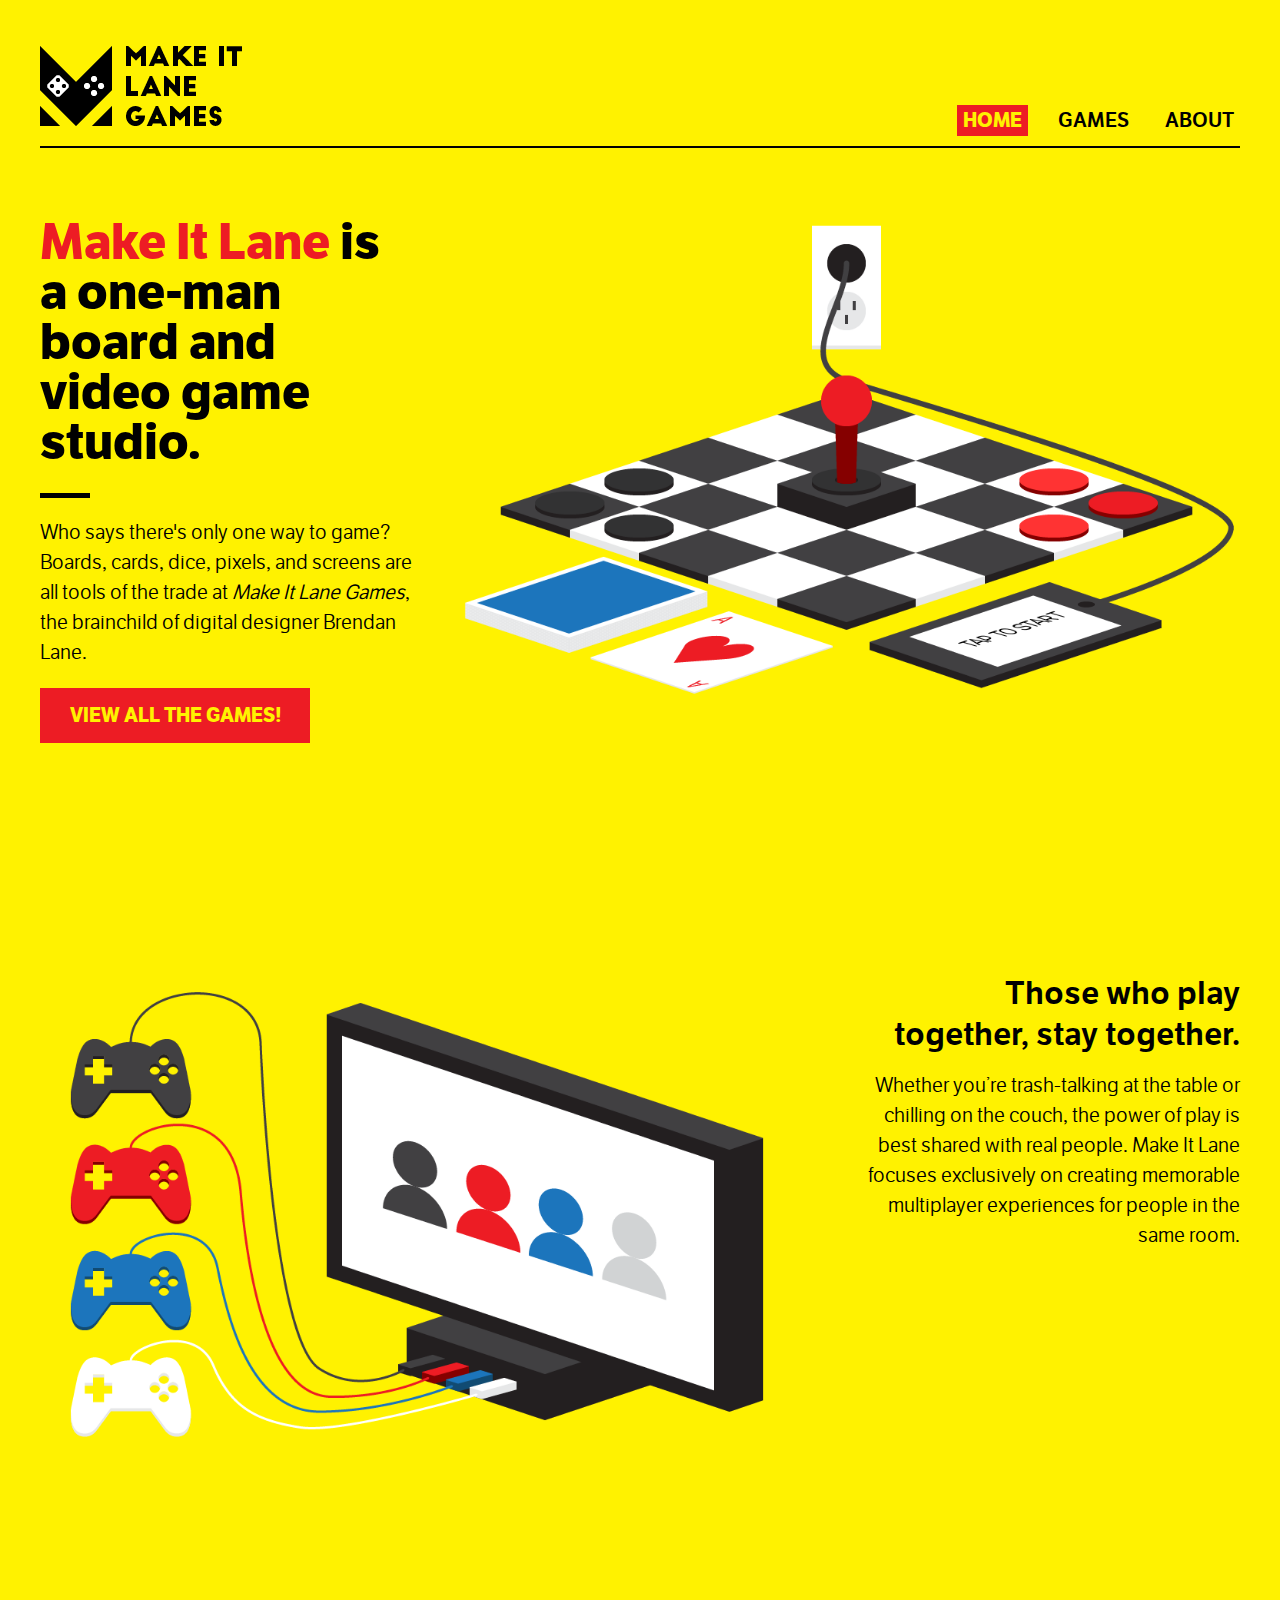
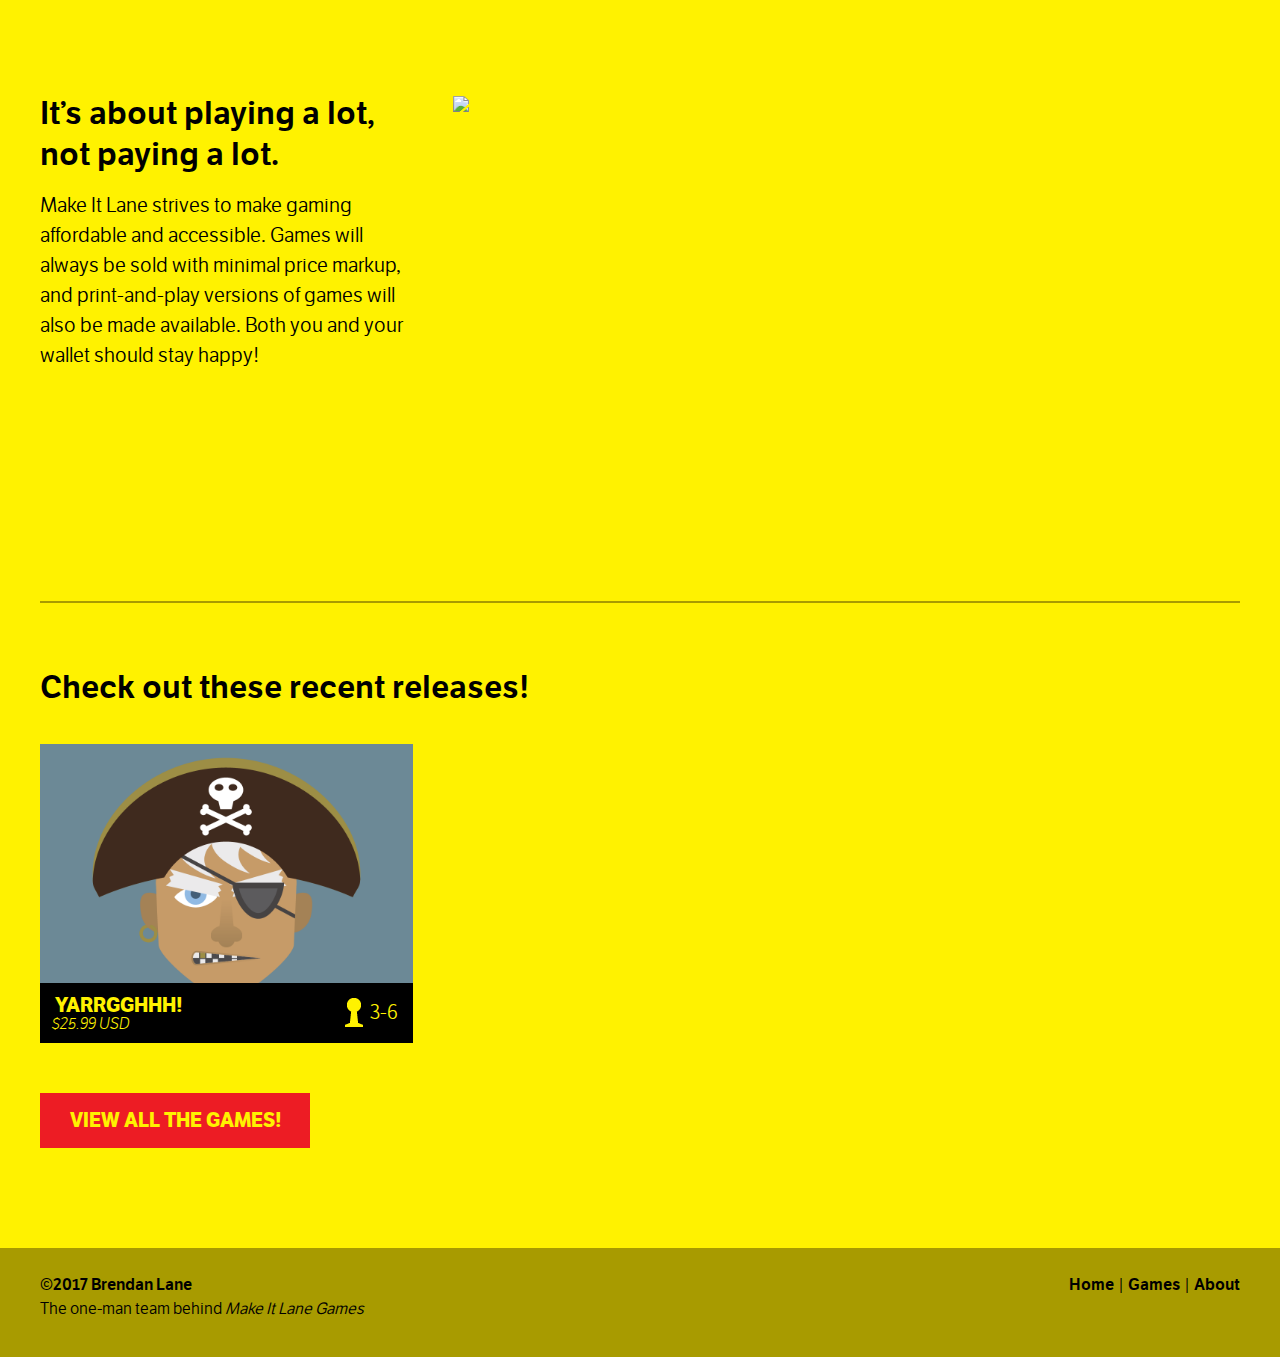
==== commit 682e9d3c: "Integrated homepage graphics Integrated about page graphic and added animation Other minor content f" ====
--- a/public_html/index.html
+++ b/public_html/index.html
@@ -43,11 +43,11 @@
       <section class="container separator">
         <div class="col-1of3 col-1of2-sm">
           <h1><span id="highlight">Make It Lane</span> is a one-man board and video game studio.</h1>
-          <p>Who says there's only one way to game? Boards, cards, dice, pixels, and screens are all fair game at <em>Make It Lane Games</em>, the brainchild of digital designer Brendan Lane.</p>
+          <p>Who says there's only one way to game? Boards, cards, dice, pixels, and screens are all tools of the trade at <em>Make It Lane Games</em>, the brainchild of digital designer Brendan Lane.</p>
           <a class="button" href="games.html">View All The Games!</a>
         </div>
         <div class="col-2of3 col-1of2-sm">
-          <img src="http://via.placeholder.com/1000x700">
+          <img src="img/homepage-game-types.png">
         </div>
       </section>
       <section class="container separator">
@@ -56,16 +56,16 @@
           <p>Whether you’re trash-talking at the table or chilling on the couch, the power of play is best shared with real people. Make It Lane focuses exclusively on creating memorable multiplayer experiences for people in the same room.</p>
         </div>
         <div class="col-2of3 col-1of2-sm">
-          <img src="http://via.placeholder.com/1000x700">
+          <img src="img/homepage-game-together.png">
         </div>
       </section>
       <section class="container separator">
         <div class="col-1of3 col-1of2-sm">
           <h2>It’s about playing a lot, not paying a lot.</h2>
-          <p>Make It Lane strives to make gaming affordable and accessible. Games will always be sold with minimal price markup, and print-and-play versions of games will also be made available.</p>
+          <p>Make It Lane strives to make gaming affordable and accessible. Games will always be sold with minimal price markup, and print-and-play versions of games will also be made available. Both you and your wallet should stay happy!</p>
         </div>
         <div class="col-2of3 col-1of2-sm">
-          <img src="http://via.placeholder.com/1000x700">
+          <img src="img/homepage-wallet.png">
         </div>
       </section>
 
@@ -75,7 +75,7 @@
         <div class="container">
           <a href="yarrgghhh.html">
             <figure class="game-preview col-1of3 col-1of2-sm">
-              <img src="http://via.placeholder.com/600x480">
+              <img src="img/yarrgghhh/preview.png">
               <figcaption class="game-info">
                 <p class="game-name">YARRGGHHH!</p>
                 <p class="game-price">$25.99 USD</p>
@@ -83,12 +83,6 @@
               <div class="game-details"><img src="img/icon-boardgame.png"> <span>3-6</span></div>
             </figure>
           </a>
-          <div class="col-1of3 col-1of2-sm">
-            <img src="http://via.placeholder.com/600x480">
-          </div>
-          <div class="col-1of3 col-1of2-sm">
-            <img src="http://via.placeholder.com/600x480">
-          </div>
         </div>
         <a class="button" href="games.html">View All The Games!</a>
       </section>
--- a/public_html/css/main.css
+++ b/public_html/css/main.css
@@ -1 +1 @@
-/*! normalize.css v3.0.2 | MIT License | git.io/normalize */html{font-family:sans-serif;-ms-text-size-adjust:100%;-webkit-text-size-adjust:100%}body{margin:0}article,aside,details,figcaption,figure,footer,header,hgroup,main,menu,nav,section,summary{display:block}audio,canvas,progress,video{display:inline-block;vertical-align:baseline}audio:not([controls]){display:none;height:0}[hidden],template{display:none}a{background-color:transparent}a:active,a:hover{outline:0}abbr[title]{border-bottom:1px dotted}b,strong{font-weight:bold}dfn{font-style:italic}h1{font-size:2em;margin:0.67em 0}mark{background:#ff0;color:#000}small{font-size:80%}sub,sup{font-size:75%;line-height:0;position:relative;vertical-align:baseline}sup{top:-0.5em}sub{bottom:-0.25em}img{border:0}svg:not(:root){overflow:hidden}figure{margin:1em 40px}hr{-moz-box-sizing:content-box;-webkit-box-sizing:content-box;box-sizing:content-box;height:0}pre{overflow:auto}code,kbd,pre,samp{font-family:monospace, monospace;font-size:1em}button,input,optgroup,select,textarea{color:inherit;font:inherit;margin:0}button{overflow:visible}button,select{text-transform:none}button,html input[type=button],input[type=reset],input[type=submit]{-webkit-appearance:button;cursor:pointer}button[disabled],html input[disabled]{cursor:default}button::-moz-focus-inner,input::-moz-focus-inner{border:0;padding:0}input{line-height:normal}input[type=checkbox],input[type=radio]{-webkit-box-sizing:border-box;box-sizing:border-box;padding:0}input[type=number]::-webkit-inner-spin-button,input[type=number]::-webkit-outer-spin-button{height:auto}input[type=search]{-webkit-appearance:textfield;-moz-box-sizing:content-box;-webkit-box-sizing:content-box;box-sizing:content-box}input[type=search]::-webkit-search-cancel-button,input[type=search]::-webkit-search-decoration{-webkit-appearance:none}fieldset{border:1px solid #c0c0c0;margin:0 2px;padding:0.35em 0.625em 0.75em}legend{border:0;padding:0}textarea{overflow:auto}optgroup{font-weight:bold}table{border-collapse:collapse;border-spacing:0}td,th{padding:0}@font-face{font-family:'LFT Etica';src:url("fonts/lft_etica_book.eot");src:url("fonts/lft_etica_book.eot?#iefix") format("embedded-opentype"), url("fonts/lft_etica_book.woff2") format("woff2"), url("fonts/lft_etica_book.woff") format("woff"), url("fonts/lft_etica_book.ttf") format("truetype"), url("fonts/lft_etica_book.svg#svgFontName") format("svg")}@font-face{font-family:'LFT Etica Bold';src:url("fonts/lft_etica_bold.eot");src:url("fonts/lft_etica_bold.eot?#iefix") format("embedded-opentype"), url("fonts/lft_etica_bold.woff2") format("woff2"), url("fonts/lft_etica_bold.woff") format("woff"), url("fonts/lft_etica_bold.ttf") format("truetype"), url("fonts/lft_etica_bold.svg#svgFontName") format("svg")}@font-face{font-family:'LFT Etica Bold Italic';src:url("fonts/lft_etica_bolditalic.eot");src:url("fonts/lft_etica_bolditalic?#iefix") format("embedded-opentype"), url("fonts/lft_etica_bolditalic.woff2") format("woff2"), url("fonts/lft_etica_bolditalic.woff") format("woff"), url("fonts/lft_etica_bolditalic.ttf") format("truetype"), url("fonts/lft_etica_bolditalic.svg#svgFontName") format("svg")}@font-face{font-family:'LFT Etica Semibold';src:url("fonts/lft_etica_semibold.eot");src:url("fonts/lft_etica_semibold.eot?#iefix") format("embedded-opentype"), url("fonts/lft_etica_semibold.woff2") format("woff2"), url("fonts/lft_etica_semibold.woff") format("woff"), url("fonts/lft_etica_semibold.ttf") format("truetype"), url("fonts/lft_etica_semibold.svg#svgFontName") format("svg")}@font-face{font-family:'LFT Etica Light';src:url("fonts/lft_etica_light.eot");src:url("fonts/lft_etica_light.eot?#iefix") format("embedded-opentype"), url("fonts/lft_etica_light.woff2") format("woff2"), url("fonts/lft_etica_light.woff") format("woff"), url("fonts/lft_etica_light.ttf") format("truetype"), url("fonts/lft_etica_light.svg#svgFontName") format("svg")}@font-face{font-family:'LFT Etica Light Italic';src:url("fonts/lft_etica_lightitalic.eot");src:url("fonts/lft_etica_lightitalic.eot?#iefix") format("embedded-opentype"), url("fonts/lft_etica_lightitalic.woff2") format("woff2"), url("fonts/lft_etica_lightitalic.woff") format("woff"), url("fonts/lft_etica_lightitalic.ttf") format("truetype"), url("fonts/lft_etica_lightitalic.svg#svgFontName") format("svg")}*,:after,:before{-webkit-box-sizing:border-box;box-sizing:border-box}body{font-family:'LFT Etica', Arial, sans-serif;font-size:1.25em;color:#000000;background-color:#FFF200;padding-bottom:0;margin-top:1.3em}.wrapper{max-width:76em;margin:0 auto;padding:0 2em}img{max-width:100%;height:auto}hr{border:0.05em solid #A89B00}::-moz-selection{color:#FFF200;background:#ED1C24}::selection{color:#FFF200;background:#ED1C24}figure{margin:0}nav{padding:1em 0;border-bottom:0.1em solid #000000;margin-bottom:2em}nav ul{margin:0;text-align:center;padding:2.2em 0 0 0}nav a{border-bottom:none}nav a:focus,nav a:hover{border-bottom:none}nav li{list-style-type:none;text-transform:uppercase;font-size:1em;font-family:'LFT Etica Semibold', Arial, sans-serif;margin:0 1em 0.5em 1em;display:inline-block}nav li a{color:#000000;padding:0.15em 0.3em}nav li a.nav-link-current,nav li a:focus,nav li a:hover{color:#FFF200;background-color:#ED1C24}nav li a.nav-link-current{font-family:'LFT Etica bold', Arial, sans-serif}nav img{margin:auto;display:block;opacity:1;-webkit-transition:opacity 0.3s ease-out;-o-transition:opacity 0.3s ease-out;transition:opacity 0.3s ease-out}nav img:focus,nav img:hover{opacity:0.5;-webkit-transition:opacity 0.3s ease-out;-o-transition:opacity 0.3s ease-out;transition:opacity 0.3s ease-out}h1{font-size:1.75em;margin:0;font-family:'LFT Etica Bold', Arial, sans-serif;color:#000000}h1:after{color:#000000;content:"\A \2014";white-space:pre-wrap}h1 #highlight{color:#ED1C24}h2{font-family:'LFT Etica Semibold', Arial, sans-serif;font-size:1.2em;margin-top:0;margin-bottom:0.5em;color:#000000}.recent-games h2{margin-top:2em}h3{text-transform:uppercase;font-family:'LFT Etica Bold', Arial, sans-serif;font-size:0.9em;margin-top:2.5em;margin-bottom:0;color:#000000}h4{text-transform:uppercase;font-size:0.8em;margin-top:0;margin-bottom:1em;font-family:'LFT Etica Light Italic', Arial, sans-serif;color:#000000}ol,p,ul{margin:0 0 1em 0;font-size:0.8em;line-height:1.5em}p strong{font-family:'LFT Etica Semibold', Arial, sans-serif}#contact-form button[type=submit],.button{margin:0 auto;width:100%;padding:0.75em 0.75em;color:#FFF200;background-color:#ED1C24;text-decoration:none;text-transform:uppercase;font-family:'LFT Etica Bold', Arial, sans-serif;border:none;-webkit-transition:all 0.1s ease-out;-o-transition:all 0.1s ease-out;transition:all 0.1s ease-out;display:block;text-align:center;font-size:0.75em}#contact-form button[type=submit]:focus,#contact-form button[type=submit]:hover,.button:focus,.button:hover{background-color:#A89B00;color:#FFF200;border:none}a{color:#ED1C24;font-family:'LFT Etica Semibold', Arial, sans-serif;border-bottom:0.15em solid rgba(153, 43, 31, 0);text-decoration:none;-webkit-transition:all 0.3s ease-out;-o-transition:all 0.3s ease-out;transition:all 0.3s ease-out}a:focus,a:hover{color:#ED1C24;border-bottom:0.15em solid #992b1f;-webkit-transition:all 0.3s ease-out;-o-transition:all 0.3s ease-out;transition:all 0.3s ease-out}footer{background-color:#A89B00;font-family:'LFT Etica', Arial, sans-serif;padding-top:0.5em;margin-top:5em}footer a{color:#000000;border-bottom:0.15em solid transparent}footer a:focus,footer a:hover{color:#000000;border-bottom:0.15em solid black}.recent-games{border-top:0.1em solid #A89B00}.recent-games .container{margin-bottom:1.5em}#about h2{margin-top:2em}#about h2:first-of-type{margin-top:0}.purchase-options h3,.purchase-options h4{text-align:center}.purchase-options .button{margin-bottom:2em}.game-preview{padding:0.3em 0;text-align:left;opacity:1;position:relative}.game-preview img{display:block;-webkit-transition:all 0.3s ease-out;-o-transition:all 0.3s ease-out;transition:all 0.3s ease-out}.game-preview:focus img,.game-preview:hover img{opacity:0.9;-webkit-transition:all 0.3s ease-out;-o-transition:all 0.3s ease-out;transition:all 0.3s ease-out}.game-preview .game-info{position:absolute;background-color:black;height:3em;left:0;right:0;bottom:0;-webkit-transition:all 0.3s ease-out;-o-transition:all 0.3s ease-out;transition:all 0.3s ease-out}.game-preview:focus .game-info,.game-preview:hover .game-info{background-color:rgba(0, 0, 0, 0.65);-webkit-transition:all 0.3s ease-out;-o-transition:all 0.3s ease-out;transition:all 0.3s ease-out}.game-preview .game-name{font-family:'LFT Etica Bold', Arial, sans-serif;font-size:1em;margin:0.65em 0 0 0.75em;line-height:1;color:#FFF200;-webkit-transition:all 0.3s ease-out;-o-transition:all 0.3s ease-out;transition:all 0.3s ease-out}.game-preview .game-price{font-family:'LFT Etica Light Italic', Arial, sans-serif;font-size:0.8em;margin:0 0 0 0.75em;padding-bottom:2em;line-height:1;color:#FFF200}.game-preview:focus .game-name,.game-preview:hover .game-name{-webkit-transition:all 0.3s ease-out;-o-transition:all 0.3s ease-out;transition:all 0.3s ease-out}.game-preview .game-details{position:absolute;right:0.75em;bottom:0.8em;text-align:right;font-family:'LFT Etica', Arial, sans-serif;color:#FFF200}.game-preview .game-details span{vertical-align:middle}.game-preview .game-details img{display:inline-block;vertical-align:middle;padding-right:0.15em}aside{background-color:#000000;color:#FFF200;padding:0.5em}aside #game-ages,aside #game-players,aside #game-time,aside #game-title{font-size:0.85em;text-align:center;display:block;padding:0.5em 0}aside #game-ages strong,aside #game-players strong,aside #game-time strong,aside #game-title strong{font-family:'LFT Etica Bold', Arial, sans-serif}aside #game-ages span,aside #game-players span,aside #game-time span,aside #game-title span{vertical-align:middle}aside #game-ages img,aside #game-players img,aside #game-time img,aside #game-title img{display:inline-block;vertical-align:middle;padding-right:0.15em}.banner-image{border-top:1em solid #A89B00;border-bottom:1em solid #A89B00;padding:0;margin:2em 0;display:block}#contact-form input[type=email],#contact-form input[type=text],#contact-form textarea{width:100%;border:0.1em solid #000000;background:#FFF200;margin:0 0 1em 0;padding:0.15em;font-size:0.85em}#contact-form textarea{max-width:100%}#contact-form span{font-family:'LFT Etica Semibold', Arial, sans-serif;font-size:0.85em}.container.separator{padding-bottom:2.8em}.container:after{content:"";display:table;clear:both}[class*=col-]{margin:1em 0;width:100%}nav [class*=col-]{margin:0;width:100%}@media (max-width:34.999em){#banner-small{display:block}#banner-medium{display:none}#banner-large{display:none}}@media (min-width:35em) and (max-width:56.249em){#banner-small{display:none}#banner-medium{display:block}#banner-large{display:none}}@media (min-width:56.25em){#banner-small{display:none}#banner-medium{display:none}#banner-large{display:block}}@media (min-width:37.5em){h1{font-size:1.5em}h2{font-size:1.25em}.purchase-options h3{font-size:1.1em}.purchase-options h4{font-size:0.9em}.purchase-options .button{display:block;font-size:0.85em;width:20em;margin-left:auto;margin-right:auto}nav ul li{margin-right:0}header{padding-bottom:0.5em}footer{padding-top:0.25em}footer p{font-size:0.8em}nav{position:relative}nav img{float:left}nav ul{position:absolute;bottom:0;right:0}#contact-form button[type=submit],.button{display:block;font-size:0.85em;width:20em;margin-left:0}}@media (min-width:43.5em){#contact-form input[type=email],#contact-form input[type=text],#contact-form span,#contact-form textarea,ol,p,ul{font-size:0.9em}h1{font-size:1.75em}h2{font-size:1.4em}}@media (min-width:50em){#contact-form input[type=email],#contact-form input[type=text],#contact-form span,#contact-form textarea,ol,p,ul{font-size:1em}.container{margin-left:-1em;margin-right:-1em}[class*=col-]{padding:0 1em;float:left}.col-1of2-sm{width:50%}.col-1of3-sm{width:33.33%}.col-2of3-sm{width:66.66%}.mobile-switch{float:right}.contact-list-footer{text-align:right}.game-preview .game-info{left:1em;right:1em}.game-preview .game-details{position:absolute;right:1.75em;bottom:0.8em}.purchase-options h3,.purchase-options h4{text-align:left;margin-top:0}.purchase-options .button{width:10em;margin:0 0 1.25em 0}#contact-form button[type=submit],.button{width:13.5em}}@media (min-width:56.25em){h1{font-size:2em}}@media (min-width:65em){h2{font-size:1.6em}.mobile-switch{text-align:right}.separator{margin-bottom:5em}aside #game-title{vertical-align:middle;margin-left:0.5em}aside #game-ages,aside #game-players,aside #game-time,aside #game-title{text-align:left;display:inline-block;padding:0.5em 0;margin-right:1.25em}aside #game-ages strong,aside #game-players strong,aside #game-time strong,aside #game-title strong{font-family:'LFT Etica Bold', Arial, sans-serif}aside #game-ages span,aside #game-players span,aside #game-time span,aside #game-title span{vertical-align:middle}aside #game-ages img,aside #game-players img,aside #game-time img,aside #game-title img{display:inline-block;vertical-align:middle;padding-right:0.15em}.col-1of3{width:33.33%}.col-2of3{width:66.66%}.col-1of2{width:50%}.col-1of1{width:100%}#contact-form button[type=submit],.button{font-size:1em}}@media (min-width:80em){h1{font-size:2.5em;line-height:1em}}+/*! normalize.css v3.0.2 | MIT License | git.io/normalize */html{font-family:sans-serif;-ms-text-size-adjust:100%;-webkit-text-size-adjust:100%}body{margin:0}article,aside,details,figcaption,figure,footer,header,hgroup,main,menu,nav,section,summary{display:block}audio,canvas,progress,video{display:inline-block;vertical-align:baseline}audio:not([controls]){display:none;height:0}[hidden],template{display:none}a{background-color:transparent}a:active,a:hover{outline:0}abbr[title]{border-bottom:1px dotted}b,strong{font-weight:bold}dfn{font-style:italic}h1{font-size:2em;margin:0.67em 0}mark{background:#ff0;color:#000}small{font-size:80%}sub,sup{font-size:75%;line-height:0;position:relative;vertical-align:baseline}sup{top:-0.5em}sub{bottom:-0.25em}img{border:0}svg:not(:root){overflow:hidden}figure{margin:1em 40px}hr{-moz-box-sizing:content-box;-webkit-box-sizing:content-box;box-sizing:content-box;height:0}pre{overflow:auto}code,kbd,pre,samp{font-family:monospace, monospace;font-size:1em}button,input,optgroup,select,textarea{color:inherit;font:inherit;margin:0}button{overflow:visible}button,select{text-transform:none}button,html input[type=button],input[type=reset],input[type=submit]{-webkit-appearance:button;cursor:pointer}button[disabled],html input[disabled]{cursor:default}button::-moz-focus-inner,input::-moz-focus-inner{border:0;padding:0}input{line-height:normal}input[type=checkbox],input[type=radio]{-webkit-box-sizing:border-box;box-sizing:border-box;padding:0}input[type=number]::-webkit-inner-spin-button,input[type=number]::-webkit-outer-spin-button{height:auto}input[type=search]{-webkit-appearance:textfield;-moz-box-sizing:content-box;-webkit-box-sizing:content-box;box-sizing:content-box}input[type=search]::-webkit-search-cancel-button,input[type=search]::-webkit-search-decoration{-webkit-appearance:none}fieldset{border:1px solid #c0c0c0;margin:0 2px;padding:0.35em 0.625em 0.75em}legend{border:0;padding:0}textarea{overflow:auto}optgroup{font-weight:bold}table{border-collapse:collapse;border-spacing:0}td,th{padding:0}@font-face{font-family:'LFT Etica';src:url("fonts/lft_etica_book.eot");src:url("fonts/lft_etica_book.eot?#iefix") format("embedded-opentype"), url("fonts/lft_etica_book.woff2") format("woff2"), url("fonts/lft_etica_book.woff") format("woff"), url("fonts/lft_etica_book.ttf") format("truetype"), url("fonts/lft_etica_book.svg#svgFontName") format("svg")}@font-face{font-family:'LFT Etica Bold';src:url("fonts/lft_etica_bold.eot");src:url("fonts/lft_etica_bold.eot?#iefix") format("embedded-opentype"), url("fonts/lft_etica_bold.woff2") format("woff2"), url("fonts/lft_etica_bold.woff") format("woff"), url("fonts/lft_etica_bold.ttf") format("truetype"), url("fonts/lft_etica_bold.svg#svgFontName") format("svg")}@font-face{font-family:'LFT Etica Bold Italic';src:url("fonts/lft_etica_bolditalic.eot");src:url("fonts/lft_etica_bolditalic?#iefix") format("embedded-opentype"), url("fonts/lft_etica_bolditalic.woff2") format("woff2"), url("fonts/lft_etica_bolditalic.woff") format("woff"), url("fonts/lft_etica_bolditalic.ttf") format("truetype"), url("fonts/lft_etica_bolditalic.svg#svgFontName") format("svg")}@font-face{font-family:'LFT Etica Semibold';src:url("fonts/lft_etica_semibold.eot");src:url("fonts/lft_etica_semibold.eot?#iefix") format("embedded-opentype"), url("fonts/lft_etica_semibold.woff2") format("woff2"), url("fonts/lft_etica_semibold.woff") format("woff"), url("fonts/lft_etica_semibold.ttf") format("truetype"), url("fonts/lft_etica_semibold.svg#svgFontName") format("svg")}@font-face{font-family:'LFT Etica Light';src:url("fonts/lft_etica_light.eot");src:url("fonts/lft_etica_light.eot?#iefix") format("embedded-opentype"), url("fonts/lft_etica_light.woff2") format("woff2"), url("fonts/lft_etica_light.woff") format("woff"), url("fonts/lft_etica_light.ttf") format("truetype"), url("fonts/lft_etica_light.svg#svgFontName") format("svg")}@font-face{font-family:'LFT Etica Light Italic';src:url("fonts/lft_etica_lightitalic.eot");src:url("fonts/lft_etica_lightitalic.eot?#iefix") format("embedded-opentype"), url("fonts/lft_etica_lightitalic.woff2") format("woff2"), url("fonts/lft_etica_lightitalic.woff") format("woff"), url("fonts/lft_etica_lightitalic.ttf") format("truetype"), url("fonts/lft_etica_lightitalic.svg#svgFontName") format("svg")}*,:after,:before{-webkit-box-sizing:border-box;box-sizing:border-box}body{font-family:'LFT Etica', Arial, sans-serif;font-size:1.25em;color:#000000;background-color:#FFF200;padding-bottom:0;margin-top:1.3em}.wrapper{max-width:76em;margin:0 auto;padding:0 2em}img{max-width:100%;height:auto}#about-img #profile-normal{display:block;margin:auto}#about-img #profile-hover{display:none}#about-img:focus #profile-hover,#about-img:hover #profile-hover{display:block;margin:auto}#about-img:focus #profile-normal,#about-img:hover #profile-normal{display:none}hr{border:0.05em solid #A89B00}::-moz-selection{color:#FFF200;background:#ED1C24}::selection{color:#FFF200;background:#ED1C24}figure{margin:0}nav{padding:1em 0;border-bottom:0.1em solid #000000;margin-bottom:2em}nav ul{margin:0;text-align:center;padding:2.2em 0 0 0}nav a{border-bottom:none}nav a:focus,nav a:hover{border-bottom:none}nav li{list-style-type:none;text-transform:uppercase;font-size:1em;font-family:'LFT Etica Semibold', Arial, sans-serif;margin:0 1em 0.5em 1em;display:inline-block}nav li a{color:#000000;padding:0.15em 0.3em}nav li a.nav-link-current,nav li a:focus,nav li a:hover{color:#FFF200;background-color:#ED1C24}nav li a.nav-link-current{font-family:'LFT Etica bold', Arial, sans-serif}nav img{margin:auto;display:block;opacity:1;-webkit-transition:opacity 0.3s ease-out;-o-transition:opacity 0.3s ease-out;transition:opacity 0.3s ease-out}nav img:focus,nav img:hover{opacity:0.5;-webkit-transition:opacity 0.3s ease-out;-o-transition:opacity 0.3s ease-out;transition:opacity 0.3s ease-out}h1{font-size:1.75em;margin:0;font-family:'LFT Etica Bold', Arial, sans-serif;color:#000000}h1:after{color:#000000;content:"\A \2014";white-space:pre-wrap}h1 #highlight{color:#ED1C24}h2{font-family:'LFT Etica Semibold', Arial, sans-serif;font-size:1.2em;margin-top:0;margin-bottom:0.5em;color:#000000}.recent-games h2{margin-top:2em}h3{text-transform:uppercase;font-family:'LFT Etica Bold', Arial, sans-serif;font-size:0.9em;margin-top:2.5em;margin-bottom:0;color:#000000}h4{text-transform:uppercase;font-size:0.8em;margin-top:0;margin-bottom:1em;font-family:'LFT Etica Light Italic', Arial, sans-serif;color:#000000}ol,p,ul{margin:0 0 1em 0;font-size:0.8em;line-height:1.5em}p strong{font-family:'LFT Etica Semibold', Arial, sans-serif}#contact-form button[type=submit],.button{margin:0 auto;width:100%;padding:0.75em 0.75em;color:#FFF200;background-color:#ED1C24;text-decoration:none;text-transform:uppercase;font-family:'LFT Etica Bold', Arial, sans-serif;border:none;-webkit-transition:all 0.1s ease-out;-o-transition:all 0.1s ease-out;transition:all 0.1s ease-out;display:block;text-align:center;font-size:0.75em}#contact-form button[type=submit]:focus,#contact-form button[type=submit]:hover,.button:focus,.button:hover{background-color:#A89B00;color:#FFF200;border:none}a{color:#ED1C24;font-family:'LFT Etica Semibold', Arial, sans-serif;border-bottom:0.15em solid rgba(153, 43, 31, 0);text-decoration:none;-webkit-transition:all 0.3s ease-out;-o-transition:all 0.3s ease-out;transition:all 0.3s ease-out}a:focus,a:hover{color:#ED1C24;border-bottom:0.15em solid #992b1f;-webkit-transition:all 0.3s ease-out;-o-transition:all 0.3s ease-out;transition:all 0.3s ease-out}footer{background-color:#A89B00;font-family:'LFT Etica', Arial, sans-serif;padding-top:0.5em;margin-top:5em}footer a{color:#000000;border-bottom:0.15em solid transparent}footer a:focus,footer a:hover{color:#000000;border-bottom:0.15em solid black}.recent-games{border-top:0.1em solid #A89B00}.recent-games .container{margin-bottom:1.5em}#about h2{margin-top:2em}#about h2:first-of-type{margin-top:0}.purchase-options h3,.purchase-options h4{text-align:center}.purchase-options .button{margin-bottom:2em}.game-preview{padding:0.3em 0;text-align:left;opacity:1;position:relative}.game-preview img{display:block;-webkit-transition:all 0.3s ease-out;-o-transition:all 0.3s ease-out;transition:all 0.3s ease-out}.game-preview:focus img,.game-preview:hover img{opacity:0.8;-webkit-transition:all 0.3s ease-out;-o-transition:all 0.3s ease-out;transition:all 0.3s ease-out}.game-preview .game-info{position:absolute;background-color:black;height:3em;left:0;right:0;bottom:0;-webkit-transition:all 0.3s ease-out;-o-transition:all 0.3s ease-out;transition:all 0.3s ease-out}.game-preview:focus .game-info,.game-preview:hover .game-info{background-color:rgba(0, 0, 0, 0.65);-webkit-transition:all 0.3s ease-out;-o-transition:all 0.3s ease-out;transition:all 0.3s ease-out}.game-preview .game-name{font-family:'LFT Etica Bold', Arial, sans-serif;font-size:1em;margin:0.65em 0 0 0.75em;line-height:1;color:#FFF200;-webkit-transition:all 0.3s ease-out;-o-transition:all 0.3s ease-out;transition:all 0.3s ease-out}.game-preview .game-price{font-family:'LFT Etica Light Italic', Arial, sans-serif;font-size:0.8em;margin:0 0 0 0.75em;padding-bottom:2em;line-height:1;color:#FFF200}.game-preview:focus .game-name,.game-preview:hover .game-name{-webkit-transition:all 0.3s ease-out;-o-transition:all 0.3s ease-out;transition:all 0.3s ease-out}.game-preview .game-details{position:absolute;right:0.75em;bottom:0.8em;text-align:right;font-family:'LFT Etica', Arial, sans-serif;color:#FFF200}.game-preview .game-details span{vertical-align:middle}.game-preview .game-details img{display:inline-block;vertical-align:middle;padding-right:0.15em}aside{background-color:#000000;color:#FFF200;padding:0.5em}aside #game-ages,aside #game-players,aside #game-time,aside #game-title{font-size:0.85em;text-align:center;display:block;padding:0.5em 0}aside #game-ages strong,aside #game-players strong,aside #game-time strong,aside #game-title strong{font-family:'LFT Etica Bold', Arial, sans-serif}aside #game-ages span,aside #game-players span,aside #game-time span,aside #game-title span{vertical-align:middle}aside #game-ages img,aside #game-players img,aside #game-time img,aside #game-title img{display:inline-block;vertical-align:middle;padding-right:0.15em}.banner-image{border-top:1em solid #A89B00;border-bottom:1em solid #A89B00;padding:0;margin:2em 0;display:block}#contact-form input[type=email],#contact-form input[type=text],#contact-form textarea{width:100%;border:0.1em solid #000000;background:#FFF200;margin:0 0 1em 0;padding:0.15em;font-size:0.85em}#contact-form textarea{max-width:100%}#contact-form span{font-family:'LFT Etica Semibold', Arial, sans-serif;font-size:0.85em}.container.separator{padding-bottom:4.5em}.container:after{content:"";display:table;clear:both}[class*=col-]{margin:1em 0;width:100%}nav [class*=col-]{margin:0;width:100%}@media (max-width:34.999em){#banner-small{display:block}#banner-medium{display:none}#banner-large{display:none}}@media (min-width:35em) and (max-width:56.249em){#banner-small{display:none}#banner-medium{display:block}#banner-large{display:none}}@media (min-width:56.25em){#banner-small{display:none}#banner-medium{display:none}#banner-large{display:block}}@media (min-width:37.5em){h1{font-size:1.5em}h2{font-size:1.25em}.purchase-options h3{font-size:1.1em}.purchase-options h4{font-size:0.9em}.purchase-options .button{display:block;font-size:0.85em;width:20em;margin-left:auto;margin-right:auto}nav ul li{margin-right:0}header{padding-bottom:0.5em}footer{padding-top:0.25em}footer p{font-size:0.8em}nav{position:relative}nav img{float:left}nav ul{position:absolute;bottom:0;right:0}#contact-form button[type=submit],.button{display:block;font-size:0.85em;width:20em;margin-left:0}}@media (min-width:43.5em){#contact-form input[type=email],#contact-form input[type=text],#contact-form span,#contact-form textarea,ol,p,ul{font-size:0.9em}h1{font-size:1.75em}h2{font-size:1.4em}}@media (min-width:50em){#contact-form input[type=email],#contact-form input[type=text],#contact-form span,#contact-form textarea,ol,p,ul{font-size:1em}.container{margin-left:-1em;margin-right:-1em}[class*=col-]{padding:0 1em;float:left}.col-1of2-sm{width:50%}.col-1of3-sm{width:33.33%}.col-2of3-sm{width:66.66%}.mobile-switch{float:right}.contact-list-footer{text-align:right}.game-preview .game-info{left:1em;right:1em}.game-preview .game-details{position:absolute;right:1.75em;bottom:0.8em}.purchase-options h3,.purchase-options h4{text-align:left;margin-top:0}.purchase-options .button{width:10em;margin:0 0 1.25em 0}#contact-form button[type=submit],.button{width:13.5em}}@media (min-width:56.25em){h1{font-size:2em}}@media (min-width:65em){h2{font-size:1.6em}.mobile-switch{text-align:right}.separator{margin-bottom:5em}aside #game-title{vertical-align:middle;margin-left:0.5em}aside #game-ages,aside #game-players,aside #game-time,aside #game-title{text-align:left;display:inline-block;padding:0.5em 0;margin-right:1.25em}aside #game-ages strong,aside #game-players strong,aside #game-time strong,aside #game-title strong{font-family:'LFT Etica Bold', Arial, sans-serif}aside #game-ages span,aside #game-players span,aside #game-time span,aside #game-title span{vertical-align:middle}aside #game-ages img,aside #game-players img,aside #game-time img,aside #game-title img{display:inline-block;vertical-align:middle;padding-right:0.15em}.col-1of3{width:33.33%}.col-2of3{width:66.66%}.col-1of2{width:50%}.col-1of1{width:100%}#contact-form button[type=submit],.button{font-size:1em}}@media (min-width:80em){h1{font-size:2.5em;line-height:1em}}